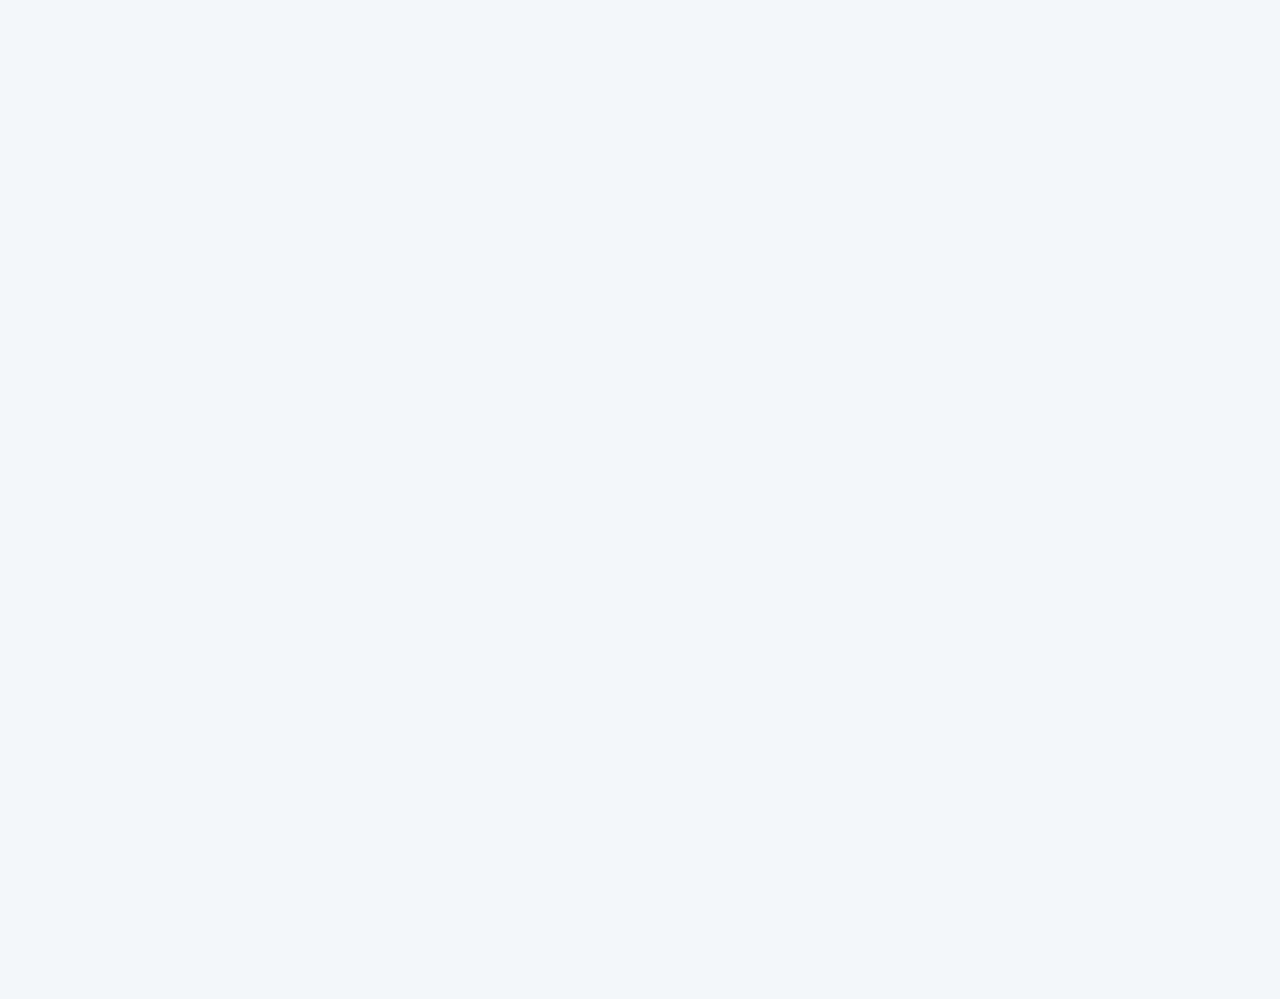
==== index.html @ 7665c298 "마무리: 로그인 · 게시판 · 첫 화면(판 2026-11-13.1) · 개발 자료 전체 Co-Authored-By: Claude Fable 5.2 <noreply@anthropic" ====
<!DOCTYPE html>
<html lang="ko">
<head>
<meta charset="UTF-8">
<meta name="viewport" content="width=device-width, initial-scale=1.0">
<title>머신러닝 기반 최적화 툴 — GP · RBFNN 예측 모델과 최적 설계조건</title>
<meta name="description" content="실험·해석 데이터를 올리면 가우시안 프로세스 회귀(GP) 또는 RBFNN 모델을 하이퍼파라미터별로 만들어 비교하고, 고른 모델로 Grid Search 를 돌려 최적 설계조건을 찾습니다. 파일은 브라우저 안에서만 처리합니다.">
<link rel="icon" href="favicon.svg" type="image/svg+xml">
<link rel="canonical" href="https://build-2611-13.jobability.co.kr/">
<meta name="robots" content="index,follow">
<meta property="og:type" content="website">
<meta property="og:site_name" content="생성형 AI 업무자동화 전문가과정 · 2차수">
<meta property="og:url" content="https://build-2611-13.jobability.co.kr/">
<meta property="og:title" content="머신러닝 기반 최적화 툴 — 생성형 AI 업무자동화 전문가과정 2차수">
<meta property="og:description" content="실험 데이터로 GPR 모델을 만들어 비교하고 Grid Search 로 최적 설계조건을 찾습니다.">
<meta property="og:image" content="https://build-2611-13.jobability.co.kr/og-index.png">
<meta property="og:image:width" content="1200">
<meta property="og:image:height" content="630">
<meta property="og:locale" content="ko_KR">
<meta name="twitter:card" content="summary_large_image">
<link rel="stylesheet" href="css/style.css">
<link rel="stylesheet" href="css/app.css">
<!-- auth-kit: 로그인 전에는 도구 화면을 감춘다(js/auth.js 가 판정 뒤 푼다) -->
<script>document.documentElement.classList.add('auth-lock')</script>
<link rel="stylesheet" href="css/auth.css?v=2026-11-13.1">
<link rel="stylesheet" href="css/board.css?v=2026-11-13.1">
<link rel="stylesheet" href="css/kit-build.css?v=2026-11-13.1">
<!-- /auth-kit -->
</head>
<body>

<nav class="topnav" aria-label="주요 메뉴">
  <div class="topnav-inner">
    <a class="topnav-brand" href="index.html">머신러닝 기반 최적화 툴 <small>build-2611-13 · 기획 원광재</small></a>
    <ul class="topnav-links">
      <li><a href="#s-data">데이터</a></li>
      <li><a href="#s-train">학습</a></li>
      <li><a href="#s-models">모델 비교</a></li>
      <li><a href="#s-opt">최적화</a></li>
      <li><a href="#s-surf">반응 곡면</a></li>
      <li><a href="guide.html">사용법</a></li>
      <li><a href="plan.html">기획서</a></li>
    </ul>
  </div>
</nav>

<header class="hero"><div class="wrap">
  <div class="eyebrow">생성형 AI 업무자동화 전문가과정 · 2차수 · 프로젝트 13</div>
  <h1>머신러닝 기반 최적화 툴</h1>
  <p>실험·해석 데이터로 <b>GP(가우시안 프로세스 회귀)</b> 또는 <b>RBFNN(방사 기저 함수 신경망)</b> 모델을 하이퍼파라미터 조합마다 만들어 <b>R²로 비교</b>하고,
     고른 모델로 <b>Grid Search</b> 를 돌려 최적 설계조건을 찾고, 두 인자를 골라 <b>반응 곡면</b>을 돌려 봅니다.</p>
</div></header>

<main><div class="wrap layout">

<aside class="side" aria-label="모델 고르기와 단계">
  <div class="side-box">
    <div class="side-h">모델 종류</div>
    <label class="mchoice"><input type="radio" name="mtype" value="gp" checked><span><b>GP 모델</b><small>가우시안 프로세스 회귀 · 예측 ±σ 제공</small></span></label>
    <label class="mchoice"><input type="radio" name="mtype" value="rbf"><span><b>RBFNN 모델</b><small>방사 기저 함수 신경망 · σ 없음</small></span></label>
    <div id="side-results" class="side-results"></div>
  </div>
  <nav class="side-nav" aria-label="단계">
    <a href="#s-data">1. 데이터</a><a href="#s-train">2. 학습 설정</a><a href="#s-models">3. 모델 비교</a>
    <a href="#s-opt">4. 최적화</a><a href="#s-surf">5. 반응 곡면</a><a href="#s-out">6. 저장</a>
  </nav>
</aside>

<div class="content">

<section id="s-data" class="card">
  <h2 style="margin-top:0">1. 데이터를 넣으세요</h2>
  <p class="sub">행은 Run, 열은 설계인자와 결과값입니다. CSV·엑셀을 불러오거나 아래 표에 직접 적으세요.</p>
  <label class="drop" id="drop">
    <input type="file" id="file" accept=".csv,.xlsx,.xls,.txt">
    <b>CSV·엑셀 파일을 끌어다 놓거나 눌러서 고르세요</b>
    <span>파일은 서버로 올라가지 않습니다 · 계산은 이 브라우저 안에서만 합니다</span>
  </label>
  <div class="btnrow">
    <button class="btn primary" id="btn-sample">예제로 해보기</button>
    <button class="btn" id="btn-template">CSV 양식 내려받기</button>
    <label class="btn" for="model-file">저장한 모델 불러오기</label>
    <input type="file" id="model-file" accept=".json,application/json">
  </div>
  <p class="sub" style="margin-top:10px">예제 데이터는 실제 사내 데이터가 아닙니다 — 알려진 함수에 잡음을 더해 만든 가짜 실험 30 Run 입니다.</p>

  <h3>데이터 표</h3>
  <div class="btnrow tight">
    <button class="btn sm" id="btn-addrow">행 추가</button>
    <button class="btn sm" id="btn-addcol">열 추가</button>
    <button class="btn sm" id="btn-clear">표 비우기</button>
  </div>
  <div class="tablewrap grid-edit" id="grid"></div>
  <div class="roles" id="roles"></div>
  <div id="data-status"></div>
</section>

<section id="s-train" class="card" hidden>
  <h2 style="margin-top:0">2. 학습 설정</h2>
  <div class="form">
    <label>학습 데이터 비율(%) <input type="number" id="ratio" value="80" min="50" max="95" step="5"></label>
    <label>분할 시드 <input type="number" id="seed" value="42" step="1"></label>
    <div class="split-info" id="split-info"></div>
  </div>
  <p class="sub">같은 시드면 같은 Run 이 검증으로 갑니다. 시드를 바꾸면 다른 분할로 다시 확인할 수 있습니다.</p>
  <h3>하이퍼파라미터 탐색 범위 <small class="sub" id="h-model"></small></h3>
  <p class="sub" id="h-how">입력·출력을 표준화(평균 0 · 표준편차 1)한 뒤의 값입니다. 최소와 최대 사이를 로그 간격으로 나눕니다.</p>
  <div class="tablewrap"><table id="hyper-tbl">
    <thead><tr><th>하이퍼파라미터</th><th>뜻</th><th>최소</th><th>최대</th><th>개수</th><th>값</th></tr></thead>
    <tbody></tbody>
  </table></div>
  <div class="btnrow">
    <button class="btn primary" id="btn-train">모델 학습 · 비교</button>
    <span class="count" id="h-count"></span>
  </div>
</section>

<section id="s-models" class="card" hidden>
  <h2 style="margin-top:0">3. 모델 비교 · 평가</h2>
  <div id="chosen"></div>
  <h3>하이퍼파라미터별 검증 R²</h3>
  <p class="sub">값 하나마다 나머지 두 하이퍼파라미터를 어떻게 골랐을 때든 가장 좋았던 검증 R² 입니다. 굵은 점이 고른 모델입니다.</p>
  <div class="charts three" id="hyper-charts"></div>
  <h3>모델 목록 <small class="sub" id="models-how">검증 R² 큰 순 · 같으면 로그 주변우도 큰 순 · 다른 행을 눌러 고를 수 있습니다</small></h3>
  <div class="tablewrap models" id="models"></div>
  <div class="charts two">
    <div><h3>예측값 - 실측값</h3><div id="parity" class="chart"></div></div>
    <div><h3>잔차(실측 - 예측)</h3><div id="resid" class="chart"></div></div>
  </div>
  <h3>설계인자 영향도(파레토)</h3>
  <div class="charts two">
    <div id="pareto" class="chart"></div>
    <div class="note" id="pareto-how"></div>
  </div>
</section>

<section id="s-opt" class="card" hidden>
  <h2 style="margin-top:0">4. 최적 설계조건 탐색(Grid Search)</h2>
  <p class="sub" id="opt-model"></p>
  <div class="tablewrap"><table id="spec">
    <thead><tr><th>설계인자</th><th>데이터 범위</th><th>최소</th><th>최대</th><th>간격</th><th>점 수</th></tr></thead>
    <tbody></tbody>
  </table></div>
  <div class="form">
    <label>목표
      <select id="goal">
        <option value="max">최대화</option>
        <option value="min">최소화</option>
        <option value="target">목표값에 가깝게</option>
      </select></label>
    <label id="f-target" hidden>목표값 <input type="number" id="target-val" step="any"></label>
  </div>
  <div class="btnrow">
    <button class="btn primary" id="btn-opt">최적 조건 찾기</button>
    <span class="count" id="g-count"></span>
  </div>
  <div id="opt-result"></div>
</section>

<section id="s-surf" class="card" hidden>
  <h2 style="margin-top:0">5. 반응 곡면</h2>
  <p class="sub" id="surf-how">설계인자 두 개를 가로(X)·세로(Y)축으로 고르면 결과값 예측을 높이(Z)와 색으로 그립니다. 고르지 않은 인자는 아래 값에 고정해 계산합니다. 그림을 끌면 돌아갑니다.</p>
  <div id="surf-ui">
    <div class="form surf-axes">
      <label>X 축 <select id="sx"></select></label>
      <label>Y 축 <select id="sy"></select></label>
      <label>격자 <select id="sn"><option value="15">15 × 15</option><option value="25" selected>25 × 25</option><option value="40">40 × 40</option></select></label>
    </div>
    <div id="surf-fixed" class="surf-fixed"></div>
    <div class="btnrow tight">
      <button class="btn sm" id="btn-fix-mean">고정값을 데이터 평균으로</button>
      <button class="btn sm" id="btn-fix-opt" disabled>고정값을 1순위 최적 조건으로</button>
      <button class="btn sm" id="btn-view-reset">처음 보기</button>
      <button class="btn sm" id="btn-view-top">위에서 보기</button>
      <button class="btn sm" id="btn-zoom-in" aria-label="확대">확대</button>
      <button class="btn sm" id="btn-zoom-out" aria-label="축소">축소</button>
      <button class="btn sm" id="btn-surf-png">그림 저장(PNG)</button>
    </div>
    <div class="surf-box"><canvas id="surf-canvas" role="img" aria-label="반응 곡면 3차원 그림"></canvas></div>
    <div id="surf-read" class="surf-read">곡면 위에 마우스를 올리면 그 점의 값이 나옵니다.</div>
  </div>
  <div id="surf-one" hidden>
    <p class="sub">설계인자가 하나라 곡면 대신 반응 곡선을 그립니다.</p>
    <div class="charts three" id="curves"></div>
  </div>
</section>

<section id="s-out" class="card" hidden>
  <h2 style="margin-top:0">6. 저장 · 내보내기</h2>
  <p class="sub">모델 파일(JSON)에는 표준화 계수 · 하이퍼파라미터 · 학습 데이터가 들어 있습니다. 다시 불러오면 같은 예측을 냅니다.
    파일 맨 앞 <code>_사용법</code> 칸에 넣을 입력(이름·순서·단위)과 결과를 계산하는 순서, JavaScript·Python 예시 코드를 적어 둡니다.
    학습 데이터가 들어 있으니 사외로 보낼 때 주의하세요.</p>
  <div class="btnrow">
    <button class="btn" id="btn-save">모델 저장(JSON)</button>
    <button class="btn green" id="btn-export">결과 엑셀로 내보내기</button>
  </div>
  <p class="sub" style="margin-top:10px">엑셀 시트: 데이터 · 모델비교 · 검증예측 · 최적조건</p>
</section>

</div>
</div></main>

<footer><div class="wrap">
  생성형 AI 업무자동화 전문가과정 2차수 · 프로젝트 13 · 기획 원광재 ·
  예제 데이터는 실제 사내 데이터가 아닙니다.
</div></footer>

<script src="lib/xlsx.full.min.js"></script>
<script src="js/gpr.js"></script>
<script src="js/app.js"></script>
<!-- auth-kit: 로그인 · 사용 신청 · 승인 · 게시판(키트 정본 data10-00/kit/auth, 적용 build-2611-00/tools/kit) -->
<script src="vendor/supabase.js?v=2026-11-13.1"></script>
<script src="js/auth-config.js?v=2026-11-13.1"></script>
<script src="js/kit-build.js?v=2026-11-13.1"></script>
<script src="js/board.js?v=2026-11-13.1"></script>
<script src="js/auth.js?v=2026-11-13.1"></script>
<!-- /auth-kit -->
</body>
</html>
---- css/style.css ----
:root{
  --bg:#f4f6f8; --card:#fff; --ink:#152232; --sub:#5b6b7b; --line:#dde4ea;
  --brand:#154b6e; --brand-deep:#0d3350; --accent:#0b6e99;
  --ok:#0a6045; --warn:#7a4f00; --danger:#c8341f;
  --wrap:1320px; --pad:24px;
}
@media (max-width:640px){ :root{ --pad:16px; } }
*{box-sizing:border-box; margin:0; padding:0;}
html,body{background:var(--bg); color:var(--ink);
  font-family:"Pretendard","Apple SD Gothic Neo","Malgun Gothic",sans-serif;}
body{font-size:15px; line-height:1.65; word-break:keep-all; overflow-wrap:break-word;}

/* 상단 바는 고정 — 표를 아래로 훑는 동안에도 조작부가 보여야 한다.
   sticky 가 아니라 fixed 다: 조상에 overflow 가 걸리면 sticky 는 조용히 죽는다. */
.topnav{position:fixed; top:0; left:0; right:0; z-index:40;
  background:var(--brand-deep); border-bottom:1px solid rgba(255,255,255,.12);}
.topnav-inner{display:flex; align-items:center; justify-content:space-between;
  gap:20px; max-width:var(--wrap); margin:0 auto; padding:0 var(--pad); min-height:56px;}
.topnav-brand{display:flex; align-items:center; min-height:56px; color:#fff;
  font-weight:750; font-size:14.5px; text-decoration:none; white-space:nowrap;}
.topnav-brand small{font-weight:400; opacity:.7; font-size:12px; margin-left:8px;}
.topnav-links{display:flex; align-items:center; gap:2px; list-style:none; margin:0; padding:0;
  overflow-x:auto; scrollbar-width:none;}
.topnav-links::-webkit-scrollbar{display:none;}
.topnav-links a{display:flex; align-items:center; min-height:56px; padding:0 12px;
  color:rgba(255,255,255,.82); text-decoration:none; font-size:13.5px; font-weight:600;
  white-space:nowrap; border-bottom:2px solid transparent;}
.topnav-links a:hover{color:#fff;}
.topnav-links a.active{color:#fff; border-bottom-color:#7ec8a0;}
@media (max-width:860px){
  .topnav-inner{gap:10px; padding:0 14px; min-height:52px;}
  .topnav-brand{min-height:52px; font-size:13.5px;} .topnav-brand small{display:none;}
  .topnav-links a{min-height:52px; padding:0 9px; font-size:13px;}
}

.hero{background:linear-gradient(180deg,var(--brand-deep),var(--brand)); color:#fff;
  padding:52px 0 38px; margin-top:56px;}
@media (max-width:860px){ .hero{margin-top:52px; padding:38px 0 28px;} }
.hero .eyebrow{font-size:12.5px; letter-spacing:.08em; opacity:.75; margin-bottom:9px;}
.hero h1{font-size:27px; line-height:1.3; font-weight:750; margin-bottom:11px;}
.hero p{max-width:66ch; color:rgba(255,255,255,.86); font-size:14.5px;}
main{padding:34px 0 60px;}
.wrap{max-width:var(--wrap); margin:0 auto; padding:0 var(--pad);}

h2{font-size:19px; font-weight:700; margin:32px 0 8px;}
main > .wrap > :first-child{margin-top:0;}
p{margin:0 0 13px;} .sub{color:var(--sub); font-size:14px;}
code{font-family:ui-monospace,SFMono-Regular,Menlo,monospace; font-size:.92em;
  background:#eef2f6; border-radius:4px; padding:1px 5px;}

.card{background:var(--card); border:1px solid var(--line); border-radius:12px;
  padding:22px 24px; margin-bottom:18px;}
.drop{display:block; border:2px dashed #93a7bd; border-radius:12px; background:#fbfdff;
  padding:30px 20px; text-align:center; cursor:pointer; transition:border-color .15s,background .15s;}
.drop:hover,.drop.over{border-color:var(--accent); background:#f0f8fc;}
.drop b{display:block; font-size:15.5px; margin-bottom:5px;}
.drop span{color:var(--sub); font-size:13.5px;}
input[type=file]{display:none;}

.btn{display:inline-flex; align-items:center; justify-content:center; gap:6px;
  min-height:42px; padding:0 18px; border-radius:9px; border:1px solid var(--line);
  background:#fff; color:var(--ink); font-size:14px; font-weight:650; cursor:pointer;}
.btn:hover{border-color:#9fb2c4;}
.btn.primary{background:var(--brand); border-color:var(--brand); color:#fff;}
.btn.primary:hover{background:var(--brand-deep);}
.btn.green{background:var(--ok); border-color:var(--ok); color:#fff;}
.btn:disabled{opacity:.45; cursor:not-allowed;}
.btnrow{display:flex; flex-wrap:wrap; gap:8px; margin-top:14px;}

.note{border-left:4px solid var(--accent); background:#eef6fa; color:#0b3a4f;
  padding:13px 15px; border-radius:8px; font-size:14px; margin:14px 0;}
.warn{border-left:4px solid var(--danger); background:#fdeae7; color:#7a1a0c;
  padding:13px 15px; border-radius:8px; font-size:14px; margin:14px 0;}
.ok{border-left:4px solid var(--ok); background:#e9f6f0; color:#08422a;
  padding:13px 15px; border-radius:8px; font-size:14px; margin:14px 0;}

.tablewrap{overflow-x:auto; border:1px solid var(--line); border-radius:10px; background:#fff; max-height:70vh;}
table{border-collapse:collapse; width:100%; font-size:13px;}
th,td{border-bottom:1px solid var(--line); padding:8px 11px; text-align:left; white-space:nowrap;}
th{background:#eef2f6; font-weight:700; position:sticky; top:0; z-index:1;}
tr:last-child td{border-bottom:0;}
td.num{text-align:right; font-variant-numeric:tabular-nums;}
td.mono{font-family:ui-monospace,SFMono-Regular,Menlo,monospace;}
tr.flag td{background:#fdf3f1;}
/* 계산으로 채운 값은 문서에 적혀 있던 값과 **신뢰도가 다르다.**
   같은 모양으로 두면 사람이 구분하지 못한 채 그대로 믿게 된다. */
td .calc{display:inline-block; margin-left:5px; font-size:10.5px; font-weight:700;
  color:#0b3a4f; background:#dceaf3; border-radius:4px; padding:1px 5px; vertical-align:middle;}
.rev{color:var(--danger); font-weight:650; white-space:normal; min-width:240px;}

.filelist{margin:13px 0 0; padding:0; list-style:none; font-size:13.5px;}
.filelist li{padding:6px 0; border-bottom:1px solid var(--line); color:var(--sub);
  display:flex; justify-content:space-between; gap:10px;}
.filelist li:last-child{border-bottom:0;}
.stats{display:flex; flex-wrap:wrap; gap:10px; margin:14px 0 0;}
.stat{background:#eef2f6; border-radius:9px; padding:9px 14px; font-size:13.5px;}
.stat b{font-size:17px; display:block; font-variant-numeric:tabular-nums;}
footer{border-top:1px solid var(--line); padding:24px 0 40px; color:var(--sub); font-size:13px;}
---- css/app.css ----
/* 이 앱 전용 — 공통 style.css 뒤에 읽는다 */
[hidden]{display:none !important;}
h3{font-size:16px; font-weight:700; margin:24px 0 8px;}
h3 small{font-weight:400; font-size:12.5px; margin-left:6px;}
.btn.sm{min-height:34px; padding:0 12px; font-size:13px;}
.btnrow.tight{margin-top:0; margin-bottom:8px;}
.count{align-self:center; font-size:13.5px; color:var(--sub);}
.count .bad,.bad{color:var(--danger); font-weight:650;}

/* 직접 입력 표 */
.grid-edit{max-height:420px;}
.grid-edit td,.grid-edit th{padding:0; border-right:1px solid var(--line);}
.grid-edit input{font:inherit; font-size:13px; width:100%; min-width:84px; border:0; padding:7px 8px; background:transparent; font-variant-numeric:tabular-nums;}
.grid-edit input:focus{outline:2px solid var(--accent); outline-offset:-2px; background:#f6fbfe;}
.grid-edit th input{font-weight:700;}
.grid-edit .rn{color:var(--sub); font-size:11.5px; text-align:center; padding:0 6px; min-width:34px; background:#f7f9fb;}
.grid-edit:empty{display:none;}

.roles{display:flex; flex-wrap:wrap; gap:12px 18px; align-items:flex-end; margin:14px 0 4px; font-size:13.5px;}
.roles label{display:flex; flex-direction:column; gap:4px; color:var(--sub);}
.roles select,.form input,.form select,.hp,.sp{font:inherit; font-size:14px; padding:6px 8px; border:1px solid var(--line); border-radius:7px; background:#fff;}
.roles fieldset{border:1px solid var(--line); border-radius:9px; padding:6px 12px 8px; display:flex; flex-wrap:wrap; gap:4px 14px;}
.roles legend{font-size:12.5px; color:var(--sub); padding:0 4px;}
.roles label.chk{flex-direction:row; align-items:center; gap:6px; color:var(--ink);}

.form{display:grid; grid-template-columns:repeat(auto-fill,minmax(min(190px,100%),1fr)); gap:10px 14px; align-items:end; margin:12px 0;}
.form label{display:flex; flex-direction:column; gap:4px; font-size:13px; color:var(--sub);}
.split-info{font-size:13.5px; grid-column:span 2;}
@media (max-width:640px){ .split-info{grid-column:1/-1;} }
.hp,.sp{width:100%; min-width:76px;}
td.wrap{white-space:normal; min-width:180px;}
td.vals{white-space:normal; font-size:12px; color:var(--sub); min-width:140px;}

/* 모델 선정 */
.pick{border:1px solid var(--line); border-left:5px solid var(--ok); border-radius:10px; padding:12px 16px; background:#fbfdfc;}
.pick .stats{margin-top:8px;}
.x{border:0; background:none; color:var(--accent); cursor:pointer; font-size:13px; text-decoration:underline; font:inherit;}
.models{max-height:360px;}
tr.pickrow{cursor:pointer;}
tr.pickrow:hover td{background:#f2f7fb;}
tr.pickrow.sel td{background:#e3f1ea; font-weight:650;}
tr.pickrow:focus{outline:2px solid var(--accent); outline-offset:-2px;}

/* 그래프 */
.charts{display:grid; gap:14px 18px; margin-top:6px;}
.charts.two{grid-template-columns:repeat(auto-fit,minmax(min(380px,100%),1fr));}
.charts.three{grid-template-columns:repeat(auto-fit,minmax(min(300px,100%),1fr));}
.charts > div{min-width:0;}
.charts h3{margin-top:14px;}
.charts svg,.chart svg{width:100%; height:auto; display:block; background:#fff; border:1px solid var(--line); border-radius:10px;}
.legend{display:flex; flex-wrap:wrap; gap:6px 14px; align-items:center; font-size:12.5px; color:var(--sub); margin-top:6px;}
svg .grid{stroke:#e6ebf0;} svg .ax{font-size:11px; fill:#5b6b7b;} svg .axt{font-size:12px; fill:#152232;}
svg .axl{stroke:#9aa9b8;}
svg polyline{fill:none; stroke-width:2.2;}
svg .diag{stroke:#9aa9b8; stroke-dasharray:6 4; stroke-width:1.4;}
svg .zero{stroke:#9aa9b8; stroke-width:1.4;}
svg .pt{stroke:#fff; stroke-width:1;}
svg .pt.train{fill:#154b6e;} svg .pt.test{fill:#d9822b;}
svg .l-prof{stroke:#0b6e99;} svg .pp{fill:#0b6e99;} svg .pp.on{fill:#0a6045; stroke:#fff; stroke-width:2;}
svg .bar{fill:#154b6e;} svg .l-cum{stroke:#d9822b;} svg .cum{fill:#d9822b;}
svg .band{fill:#0b6e99; opacity:.16;} svg .l-mean{stroke:#0b6e99;}
svg .opt{stroke:#c8341f; stroke-dasharray:4 3; stroke-width:1.5;}
svg .outzone{fill:#f4b9ad; opacity:.25;}
.dot{display:inline-block; width:10px; height:10px; border-radius:50%; margin-right:-8px;}
.dot.train{background:#154b6e;} .dot.test{background:#d9822b;}
.sq{display:inline-block; width:12px; height:12px; background:#154b6e; border-radius:2px; margin-right:-8px;}
.lg::before{content:''; display:inline-block; width:18px; height:3px; margin-right:6px; vertical-align:middle; background:#9aa9b8;}
.lg.l-cum::before{background:#d9822b;}
.note .sub{color:#355a6c;}
#pareto-how{margin:0; align-self:start;}

/* 최적 조건 */
.out{display:inline-block; font-size:10.5px; font-weight:700; color:#7a1a0c; background:#fbd9d2; border-radius:4px; padding:1px 5px; margin-left:4px;}
.models th,#opt-top th:not(:last-child){text-align:right;}

/* (v1.1) 왼쪽 메뉴 — 모델 종류(GP · RBFNN)와 단계. 넓은 화면에서는 왼쪽에 붙고, 좁으면 위에 한 상자로 온다. */
.layout{display:block;}
.side{margin-bottom:18px;}
.side-box{background:var(--card); border:1px solid var(--line); border-radius:12px; padding:14px 14px 12px;}
.side-h{font-size:12.5px; font-weight:700; color:var(--sub); letter-spacing:.04em; margin-bottom:8px;}
.mchoice{display:flex; gap:9px; align-items:flex-start; padding:9px 10px; border:1px solid var(--line); border-radius:9px; margin-bottom:8px; cursor:pointer; background:#fff;}
.mchoice input{margin-top:5px; accent-color:var(--brand);}
.mchoice span{display:flex; flex-direction:column; min-width:0;}
.mchoice b{font-size:14.5px;}
.mchoice small{font-size:12px; color:var(--sub); line-height:1.45;}
.mchoice:has(input:checked){border-color:var(--brand); background:#eef5fa; box-shadow:inset 3px 0 0 var(--brand);}
.side-results{font-size:12.5px; color:var(--sub);}
.side-results:empty{display:none;}
.side-results div{display:flex; justify-content:space-between; gap:8px; padding:3px 0; border-top:1px dashed var(--line);}
.side-results b{color:var(--ink); font-variant-numeric:tabular-nums;}
.side-nav{display:none;}
@media (min-width:1024px){
  .layout{display:grid; grid-template-columns:230px minmax(0,1fr); gap:20px; align-items:start;}
  .side{position:sticky; top:74px; margin-bottom:0;}
  .side-nav{display:flex; flex-direction:column; margin-top:12px; padding:6px; background:var(--card); border:1px solid var(--line); border-radius:12px;}
  .side-nav a{padding:7px 10px; border-radius:7px; color:var(--ink); text-decoration:none; font-size:13.5px;}
  .side-nav a:hover{background:#eef5fa;}
}
@media (max-width:1023px){
  .side-box{display:grid; grid-template-columns:repeat(auto-fit,minmax(min(230px,100%),1fr)); gap:0 10px;}
  .side-h,.side-results{grid-column:1/-1;}
}

/* (v1.1) 반응 곡면 */
.surf-fixed{display:grid; grid-template-columns:repeat(auto-fill,minmax(min(260px,100%),1fr)); gap:10px 16px; margin:4px 0 12px;}
.surf-fixed:empty{display:none;}
.fx{border:1px solid var(--line); border-radius:9px; padding:8px 10px; font-size:13px;}
.fx .fx-h{display:flex; justify-content:space-between; gap:8px; color:var(--sub);}
.fx .fx-h b{color:var(--ink);}
.fx .fx-in{display:flex; gap:8px; align-items:center; margin-top:4px;}
.fx input[type=range]{flex:1 1 auto; min-width:0; accent-color:var(--brand);}
.fx input[type=number]{width:96px; flex:0 0 auto; font:inherit; font-size:13.5px; padding:4px 6px; border:1px solid var(--line); border-radius:6px;}
.surf-box{position:relative; border:1px solid var(--line); border-radius:10px; background:#fff; overflow:hidden;}
#surf-canvas{display:block; width:100%; height:480px; cursor:grab; touch-action:none;}
#surf-canvas:active{cursor:grabbing;}
@media (max-width:640px){ #surf-canvas{height:360px;} }
.surf-read{font-size:13.5px; margin-top:8px; min-height:2.6em; font-variant-numeric:tabular-nums;}
.surf-read .sd-na{color:var(--sub);}
---- css/auth.css ----
/* data10 로그인 키트 — 정본: data10-00/kit/auth/css/auth.css (사본을 직접 고치지 말 것)
   로그인 전 대문 · 사용 신청 · 승인 대기 · 구성원 관리 창. 클래스는 모두 ag- / auth- 로 시작해 도구 화면과 섞이지 않는다. */
:root {
  --ag-ink: #172334; --ag-sub: #55657a; --ag-line: #d6dee8; --ag-bg: #f3f6f9;
  --ag-navy: #13274b; --ag-navy-2: #0c1b36; --ag-brand: #1f5fa8; --ag-brand-d: #174a84;
  --ag-ok: #1b6e3a; --ag-ok-bg: #e5f3ea; --ag-err: #b3261e; --ag-err-bg: #fdecea; --ag-warn: #7a5200; --ag-warn-bg: #fff4d6;
  --ag-accent: #a9c2e2;
  --ag-pad: 20px;
}
@media (min-width: 640px) { :root { --ag-pad: 28px; } }
@media (min-width: 1024px) { :root { --ag-pad: 40px; } }

/* 로그인 전에는 도구 화면을 감춘다(자리는 그대로 — 그래프 폭 계산이 흔들리지 않게 visibility) */
html.auth-lock body > *:not(#authGate) { visibility: hidden; }
html.auth-lock body { overflow: hidden; }

.ag {
  position: fixed; inset: 0; z-index: 2000; overflow-y: auto; -webkit-overflow-scrolling: touch;
  background: var(--ag-bg); color: var(--ag-ink);
  font: 16px/1.65 Pretendard, 'Apple SD Gothic Neo', 'Malgun Gothic', 'Noto Sans KR', sans-serif;
  word-break: keep-all; overflow-wrap: break-word;
}
.ag[hidden] { display: none; }
.ag *, .ag *::before, .ag *::after, .ag-modal * { box-sizing: border-box; }

.ag-wrap {
  max-width: calc(1180px + 2 * var(--ag-pad)); margin: 0 auto; padding: 0 var(--ag-pad);
  display: grid; grid-template-columns: minmax(0, 1fr); gap: 0;
}
.ag-hero {
  background: linear-gradient(160deg, var(--ag-navy) 0%, var(--ag-navy-2) 100%); color: #fff;
  margin: 0 calc(-1 * var(--ag-pad)); padding: 36px var(--ag-pad) 32px;
}
.ag-side { padding: 24px 0 8px; }
@media (min-width: 960px) {
  .ag { background: linear-gradient(90deg, var(--ag-navy-2) 0, var(--ag-navy-2) 50%, var(--ag-bg) 50%); }
  .ag-wrap { grid-template-columns: minmax(0, 1fr) minmax(0, 1fr); min-height: calc(100vh - 48px); align-items: center; }
  .ag-hero { margin: 0; padding: 56px 48px 56px 0; background: none; min-height: 100%; display: flex; flex-direction: column; justify-content: center; }
  .ag-side { padding: 56px 0 56px 48px; }
}
.ag-eyebrow { margin: 0 0 10px; font-size: 13.5px; letter-spacing: .02em; color: var(--ag-accent); }
.ag-hero h1 { margin: 0 0 14px; font-size: clamp(26px, 3.6vw, 38px); line-height: 1.3; color: #fff; font-weight: 800; }
.ag-lead { margin: 0 0 24px; color: #d7e3f2; font-size: 16.5px; max-width: 640px; }
.ag-feats { list-style: none; margin: 0 0 24px; padding: 0; display: grid; grid-template-columns: minmax(0, 1fr); gap: 10px; }
@media (min-width: 640px) { .ag-feats { grid-template-columns: repeat(2, minmax(0, 1fr)); } }
.ag-feats li { border: 1px solid rgba(255, 255, 255, .14); border-radius: 12px; padding: 14px 16px; background: rgba(255, 255, 255, .05); }
.ag-feats b { display: block; color: #fff; font-size: 15.5px; margin-bottom: 4px; }
.ag-feats span { display: block; color: #c4d3e6; font-size: 14px; line-height: 1.55; }
.ag-flow-t { margin: 0 0 8px; font-size: 13.5px; color: #a9c2e2; }
.ag-flow ol { list-style: none; margin: 0; padding: 0; display: flex; flex-wrap: wrap; gap: 8px; }
.ag-flow li { display: inline-flex; align-items: center; gap: 8px; padding: 6px 12px 6px 6px; border-radius: 999px; background: rgba(255, 255, 255, .08); color: #e6eef8; font-size: 14px; }
.ag-n { display: inline-grid; place-items: center; width: 24px; height: 24px; border-radius: 50%; background: #fff; color: var(--ag-navy); font-weight: 700; font-size: 13px; }

.ag-card { background: #fff; border: 1px solid var(--ag-line); border-radius: 16px; padding: 26px 24px; box-shadow: 0 10px 30px rgba(15, 30, 55, .08); max-width: 460px; margin: 0 auto; }
.ag-card h2 { margin: 6px 0 8px; font-size: 21px; color: var(--ag-ink); }
.ag-card p { margin: 0 0 12px; }
.ag-sub { color: var(--ag-sub); font-size: 14.5px; }
.ag-tabs { display: flex; gap: 4px; padding: 4px; background: #eef2f6; border-radius: 10px; margin: 0 0 18px; }
.ag-tabs button { flex: 1; border: 0; background: transparent; padding: 9px 10px; border-radius: 8px; font: inherit; font-weight: 600; color: var(--ag-sub); cursor: pointer; }
.ag-tabs button[aria-selected="true"] { background: #fff; color: var(--ag-ink); box-shadow: 0 1px 3px rgba(0, 0, 0, .1); }
.ag-form { display: grid; gap: 12px; }
.ag-form label { display: grid; gap: 5px; font-size: 14px; font-weight: 600; color: var(--ag-ink); }
.ag-form small { font-weight: 400; color: var(--ag-sub); }
.ag-form input { font: inherit; font-size: 16px; font-weight: 400; padding: 10px 12px; border: 1px solid var(--ag-line); border-radius: 9px; background: #fff; color: var(--ag-ink); width: 100%; }
.ag-form input::placeholder { color: #8a97a8; font-weight: 400; }
.ag-form input:focus { outline: 2px solid var(--ag-brand); outline-offset: 1px; border-color: var(--ag-brand); }
.ag-btn { font: inherit; font-weight: 700; display: inline-flex; align-items: center; justify-content: center; gap: 6px; min-height: 44px; padding: 8px 16px;
  border-radius: 10px; border: 1px solid var(--ag-line); background: #fff; color: var(--ag-ink); cursor: pointer; width: 100%; }
.ag-btn:hover { border-color: var(--ag-brand); }
.ag-btn:disabled { opacity: .6; cursor: progress; }
.ag-primary { background: var(--ag-brand); border-color: var(--ag-brand); color: #fff; }
.ag-primary:hover { background: var(--ag-brand-d); }
.ag-kakao { background: #fee500; border-color: #fee500; color: #191600; }
.ag-or { display: flex; align-items: center; gap: 10px; color: var(--ag-sub); font-size: 13px; margin: 14px 0; }
.ag-or::before, .ag-or::after { content: ''; flex: 1; height: 1px; background: var(--ag-line); }
.ag-hint { margin: 14px 0 0 !important; color: var(--ag-sub); font-size: 13.5px; }
.ag-msg { margin: 12px 0 0 !important; font-size: 14px; min-height: 1em; color: var(--ag-sub); }
.ag-msg:empty { display: none; }
.ag-msg.is-err { color: var(--ag-err); background: var(--ag-err-bg); padding: 8px 12px; border-radius: 8px; }
.ag-msg.is-ok { color: var(--ag-ok); background: var(--ag-ok-bg); padding: 8px 12px; border-radius: 8px; }
.ag-link { border: 0; background: none; color: var(--ag-sub); text-decoration: underline; font: inherit; font-size: 14px; cursor: pointer; margin-top: 14px; padding: 6px 0; }
.ag-badge { display: inline-block; padding: 3px 10px; border-radius: 999px; background: var(--ag-warn-bg); color: var(--ag-warn); font-size: 13px; font-weight: 700; }
.ag-badge.is-off { background: var(--ag-err-bg); color: var(--ag-err); }
.ag-claim { margin-top: 16px; padding: 14px; border: 1px dashed var(--ag-line); border-radius: 10px; font-size: 14px; color: var(--ag-sub); }
.ag-foot { text-align: center; color: var(--ag-sub); font-size: 13px; margin: 0; padding: 14px var(--ag-pad) 22px; }
@media (min-width: 960px) { .ag-foot { color: #8fa3bd; text-align: left; max-width: calc(1180px + 2 * var(--ag-pad)); margin: 0 auto; } }

/* 상단 바 계정 칩 */
.auth-chip { display: flex; align-items: center; gap: 6px; margin-left: auto; flex-wrap: nowrap; font-size: 13.5px; }
.auth-chip.is-float { position: fixed; top: 10px; right: 10px; z-index: 1500; background: #fff; border: 1px solid var(--ag-line); border-radius: 999px; padding: 4px 6px 4px 12px; }
.auth-chip-name { max-width: 9em; overflow: hidden; text-overflow: ellipsis; white-space: nowrap; font-weight: 600; }
.auth-chip-btn { font: inherit; font-size: 13px; border: 1px solid var(--ag-line); background: #fff; color: var(--ag-ink); border-radius: 8px; padding: 5px 10px; cursor: pointer; white-space: nowrap; display: inline-flex; align-items: center; gap: 4px; }
.auth-chip-btn:hover { border-color: var(--ag-brand); color: var(--ag-brand); }
.auth-chip-n { display: inline-grid; place-items: center; min-width: 18px; height: 18px; padding: 0 5px; border-radius: 9px; background: var(--ag-err); color: #fff; font-size: 11.5px; font-weight: 700; }
.auth-chip-n[hidden] { display: none; }
@media (max-width: 639px) { .auth-chip-name { display: none; } }

/* 구성원 관리 창 */
.ag-modal { position: fixed; inset: 0; z-index: 2100; background: rgba(10, 20, 35, .5); display: flex; align-items: flex-start; justify-content: center; padding: 24px 12px; overflow-y: auto;
  font: 15px/1.6 Pretendard, 'Apple SD Gothic Neo', 'Malgun Gothic', sans-serif; color: var(--ag-ink); word-break: keep-all; overflow-wrap: break-word; }
.ag-modal[hidden] { display: none; }
.ag-panel { background: #fff; border-radius: 14px; width: 100%; max-width: 980px; padding: 20px 22px 24px; }
.ag-panel-h { display: flex; align-items: center; justify-content: space-between; gap: 12px; }
.ag-panel-h h2 { margin: 0; font-size: 20px; }
.ag-x { border: 0; background: none; font-size: 26px; line-height: 1; cursor: pointer; color: var(--ag-sub); padding: 4px 8px; }
.ag-panel .ag-tabs { max-width: 320px; margin: 12px 0; }
.ag-tablewrap { overflow-x: auto; }
.ag-table { width: 100%; border-collapse: collapse; font-size: 14.5px; }
.ag-table th, .ag-table td { text-align: left; vertical-align: top; padding: 10px 8px; border-bottom: 1px solid var(--ag-line); }
.ag-table th { background: #f1f4f8; font-size: 13.5px; white-space: nowrap; }
.ag-table small { color: var(--ag-sub); }
.ag-acts { display: flex; flex-wrap: wrap; gap: 6px; min-width: 150px; }
.ag-btn.ag-sm { width: auto; min-height: 34px; padding: 4px 10px; font-size: 13.5px; }
.ag-st { display: inline-block; padding: 1px 8px; border-radius: 999px; font-size: 12.5px; font-weight: 700; background: #eef2f6; color: var(--ag-sub); }
.ag-st.is-pending { background: var(--ag-warn-bg); color: var(--ag-warn); }
.ag-st.is-active { background: var(--ag-ok-bg); color: var(--ag-ok); }
.ag-st.is-disabled { background: var(--ag-err-bg); color: var(--ag-err); }
.ag-st.is-admin { background: #e6eef9; color: var(--ag-brand-d); }
/* 밝은 테마(plan.json landing.theme = "light") — 바탕은 --ag-bg, 글자는 --ag-ink, 강조는 --ag-accent */
.ag-light, .ag-light .ag-hero { background: var(--ag-bg); }
@media (min-width: 960px) { .ag.ag-light { background: var(--ag-bg); } }
.ag-light .ag-hero { color: var(--ag-ink); }
.ag-light .ag-hero h1 { color: var(--ag-navy); font-size: clamp(30px, 4.2vw, 46px); line-height: 1.25; }
.ag-light .ag-eyebrow { font-size: 16px; font-weight: 700; }
.ag-light .ag-lead { color: var(--ag-sub); font-size: 17px; }
.ag-light .ag-feats li { background: #fff; border-color: var(--ag-line); }
.ag-light .ag-feats b { color: var(--ag-ink); }
.ag-light .ag-feats span { color: var(--ag-sub); }
.ag-light .ag-flow-t { color: var(--ag-sub); }
.ag-light .ag-flow li { background: #fff; color: var(--ag-ink); border: 1px solid var(--ag-line); }
.ag-light .ag-n { background: var(--ag-navy); color: #fff; }
.ag-light .ag-primary { background: var(--ag-navy); border-color: var(--ag-navy); }
.ag-light .ag-primary:hover { background: var(--ag-navy-2); }
@media (min-width: 960px) { .ag-light .ag-foot { color: var(--ag-sub); } }
/* 대문 그림(SVG) — 현장 데이터 → 관리도. 색은 currentColor 하나로(테마마다 .ag-art color 만 바꾼다) */
.ag-hero { position: relative; overflow: hidden; }
.ag-hero > :not(.ag-art) { position: relative; z-index: 1; }
.ag-art { position: absolute; z-index: 0; pointer-events: none; color: #7fa6d6; opacity: .3;
  right: -40px; top: 8px; width: min(560px, 78%); height: auto; }
.ag-par { transition: transform .6s cubic-bezier(.2, .7, .2, 1); }
.ag-line { fill: none; stroke: currentColor; stroke-width: 2.5; stroke-linecap: round; }
.ag-ucl { stroke: currentColor; stroke-width: 1; stroke-dasharray: 5 6; opacity: .55; }
.ag-lbl { fill: currentColor; font-size: 12px; opacity: .7; font-family: inherit; }
.ag-pt { fill: var(--ag-navy-2); stroke: currentColor; stroke-width: 2; }
.ag-ring { fill: none; stroke: currentColor; stroke-width: 2; transform-box: fill-box; transform-origin: center; opacity: 0; }
@media (max-width: 639px) { .ag-art { width: 92%; right: -24px; top: 0; opacity: .28; } .ag-lbl { display: none; } }
/* 데스크톱: 왼쪽 칸 맨 아래 띠(내용과 겹치지 않게 그만큼 아래 여백을 둔다) */
@media (min-width: 960px) {
  .ag-hero { padding-bottom: 210px; }
  .ag-art { top: auto; bottom: 34px; left: 0; right: 32px; width: auto; max-width: 600px; opacity: .55; }
}
.ag-light .ag-art { color: var(--ag-navy); opacity: .26; }
.ag-light .ag-pt { fill: var(--ag-bg); }

/* 「이렇게 씁니다」 단계 — 차례로 밝아진다(그림의 점과 함께) */
.ag-flow li { transition: background-color .35s, box-shadow .35s, color .35s; }
.ag-flow li.is-on { background: rgba(255, 255, 255, .18); box-shadow: inset 0 0 0 1px rgba(255, 255, 255, .45); color: #fff; }
.ag-light .ag-flow li.is-on { background: #fff; box-shadow: inset 0 0 0 1.5px var(--ag-navy); color: var(--ag-navy); }

/* 효과 — .ag-fx 는 JS 가 처음 한 번만 붙인다(모션 최소화면 붙이지 않음). 효과가 없어도 모든 내용은 보인다. */
@keyframes agDraw { to { stroke-dashoffset: 0; } }
@keyframes agFade { from { opacity: 0; } }
@keyframes agUp { from { opacity: 0; transform: translateY(12px); } }
@keyframes agPop { from { opacity: 0; transform: scale(.4); } }
@keyframes agPulse { 0% { opacity: .85; transform: scale(.6); } 100% { opacity: 0; transform: scale(2.2); } }
.ag-fx .ag-line { stroke-dasharray: 1; stroke-dashoffset: 1; animation: agDraw 1.8s cubic-bezier(.4, 0, .2, 1) .2s forwards; }
.ag-fx .ag-area { animation: agFade 1.2s ease 1s both; }
.ag-fx .ag-pt { transform-box: fill-box; transform-origin: center; animation: agPop .45s cubic-bezier(.2, .9, .3, 1.4) var(--d, 1s) both; }
.ag-fx .ag-eyebrow, .ag-fx .ag-hero h1, .ag-fx .ag-lead { animation: agUp .6s ease both; }
.ag-fx .ag-hero h1 { animation-delay: .08s; } .ag-fx .ag-lead { animation-delay: .16s; }
.ag-fx .ag-feats li { animation: agUp .55s ease both; }
.ag-fx .ag-feats li:nth-child(1) { animation-delay: .28s; } .ag-fx .ag-feats li:nth-child(2) { animation-delay: .36s; }
.ag-fx .ag-feats li:nth-child(3) { animation-delay: .44s; } .ag-fx .ag-feats li:nth-child(4) { animation-delay: .52s; }
.ag-fx .ag-flow { animation: agUp .55s ease .62s both; }
.ag-fx .ag-card { animation: agUp .6s ease .18s both; }
.ag-ring { animation: agPulse 2.4s ease-out infinite; }
.ag-feats li { transition: border-color .25s, background-color .25s; }
.ag-feats li:hover { border-color: rgba(255, 255, 255, .32); background: rgba(255, 255, 255, .08); }
.ag-light .ag-feats li:hover { border-color: var(--ag-navy); background: #fff; }

/* ───────── 대문 사진 ───────── */
.ag-sr { position: absolute !important; width: 1px; height: 1px; overflow: hidden; clip: rect(0 0 0 0); white-space: nowrap; }
/* banner: 완성 그림을 위에 그대로(잘리지 않게), 아래에 기능 · 로그인 */
.ag.ag-has-banner { background: var(--ag-bg); }
.ag-banner { background: var(--ag-navy-2); display: flex; justify-content: center; }
.ag-banner { cursor: pointer; }
.ag-banner img { display: block; width: 100%; max-width: 1600px; height: auto; max-height: 72vh; object-fit: contain; }
/* 데스크톱: 그림 아래로 로그인 카드가 첫 화면에 걸리게 높이를 줄인다 */
@media (min-width: 960px) { .ag-banner img { max-height: 52vh; } }
.ag-banner:focus-visible { outline: 3px solid var(--ag-brand); outline-offset: -3px; }
.ag-wrap-banner { padding-top: 24px; padding-bottom: 8px; }
.ag-has-banner .ag-hero-sub { background: none; color: var(--ag-ink); margin: 0; padding: 0 0 8px; }
.ag-has-banner .ag-feats li { background: #fff; border-color: var(--ag-line); }
.ag-has-banner .ag-feats b { color: var(--ag-ink); } .ag-has-banner .ag-feats span { color: var(--ag-sub); }
.ag-has-banner .ag-flow-t { color: var(--ag-sub); }
.ag-has-banner .ag-flow li { background: #fff; color: var(--ag-ink); border: 1px solid var(--ag-line); }
.ag-has-banner .ag-flow li.is-on { box-shadow: inset 0 0 0 1.5px var(--ag-brand); color: var(--ag-brand-d); }
.ag-has-banner .ag-n { background: var(--ag-navy); color: #fff; }
@media (min-width: 960px) {
  .ag-wrap-banner { min-height: 0; align-items: start; padding-top: 32px; }
  .ag-has-banner .ag-hero-sub { padding: 8px 40px 24px 0; min-height: 0; }
  .ag-has-banner .ag-side { padding: 8px 0 24px 40px; }
  .ag-has-banner .ag-foot { color: var(--ag-sub); }
}
/* cover: 사진 위에 대표색을 덮는다(글자 대비를 위해 왼쪽을 더 짙게) */
.ag-hero.ag-cover { background:
  linear-gradient(100deg, color-mix(in srgb, var(--ag-navy-2) 94%, transparent) 0%, color-mix(in srgb, var(--ag-navy) 82%, transparent) 55%, color-mix(in srgb, var(--ag-navy) 45%, transparent) 100%),
  var(--ag-photo) center / cover no-repeat, var(--ag-navy-2); }
@media (min-width: 960px) {
  .ag.ag-has-cover { background: linear-gradient(90deg, var(--ag-navy-2) 0, var(--ag-navy-2) 50%, var(--ag-bg) 50%); }
  .ag-has-cover .ag-wrap { max-width: none; padding-left: 0; }
  .ag-has-cover .ag-hero.ag-cover { margin: 0; padding: 56px 48px 56px max(var(--ag-pad), calc((100vw - 1180px) / 2)); min-height: 100vh; }
}

@media (prefers-reduced-motion: reduce) {
  .ag *, .ag-modal * { transition: none !important; animation: none !important; }
  .ag-ring { opacity: .6; }
}

/* ═════════ 홈페이지 모드(로그인 전) — hp-* ═════════
   색은 과제마다 --ag-navy · --ag-navy-2 · --ag-brand · --ag-brand-d · --ag-accent 로 바뀐다(plan.json landing.colors). */
.ag.ag-home { background: #fff; color: var(--ag-ink); scroll-behavior: smooth; }
@media (min-width: 960px) { .ag.ag-home { background: #fff; } }
.ag-home.hp-modal-open { overflow: hidden; }
.hp { --hp-pad: var(--ag-pad); --hp-max: 1200px; --hp-soft: #f4f7fb; --hp-line: #e2e8f0; font-size: 16px; }
.hp-in { max-width: calc(var(--hp-max) + 2 * var(--hp-pad)); margin: 0 auto; padding: 0 var(--hp-pad); }
.hp a { color: inherit; }
.hp h1, .hp h2, .hp h3 { margin: 0; letter-spacing: -0.01em; }
.hp-ic { width: 24px; height: 24px; fill: none; stroke: currentColor; stroke-width: 1.7; stroke-linecap: round; stroke-linejoin: round; flex: none; }
.hp-ic-s { width: 17px; height: 17px; fill: none; stroke: currentColor; stroke-width: 1.9; stroke-linecap: round; stroke-linejoin: round; flex: none; }

/* 머리글 */
.hp-nav { position: sticky; top: 0; z-index: 30; background: rgba(255, 255, 255, .92); backdrop-filter: saturate(1.4) blur(10px); border-bottom: 1px solid transparent; transition: border-color .2s, box-shadow .2s; }
.hp-nav.is-scrolled { border-bottom-color: var(--hp-line); box-shadow: 0 6px 20px rgba(15, 30, 55, .06); }
.hp-nav-in { display: flex; align-items: center; gap: 18px; min-height: 66px; }
.hp-brand { display: flex; align-items: center; gap: 12px; text-decoration: none; min-width: 0; flex: 1 1 auto; }
.hp-logo { height: 30px; width: auto; display: block; }
.hp-wordmark { display: inline-flex; flex-direction: column; line-height: 1.05; font-weight: 800; font-size: 18px; color: var(--ag-navy); white-space: nowrap; }
.hp-wordmark small { font-size: 10.5px; font-weight: 700; letter-spacing: .14em; color: var(--ag-sub); margin-top: 3px; }
.hp-div { width: 1px; height: 26px; background: var(--hp-line); flex: none; }
.hp-tool { display: inline-flex; align-items: center; gap: 9px; min-width: 0; }
.hp-mark { display: inline-grid; place-items: center; width: 32px; height: 32px; border-radius: 9px; flex: none;
  background: linear-gradient(135deg, var(--ag-brand), var(--ag-navy)); color: #fff; box-shadow: 0 4px 12px color-mix(in srgb, var(--ag-brand) 35%, transparent); }
.hp-mark-ic { width: 18px; height: 18px; fill: none; stroke: currentColor; stroke-width: 2; stroke-linecap: round; stroke-linejoin: round; }
.hp-tool-t { font-weight: 700; font-size: 15.5px; color: var(--ag-ink); white-space: nowrap; overflow: hidden; text-overflow: ellipsis; }
.hp-links { display: none; gap: 4px; }
.hp-links a { text-decoration: none; color: var(--ag-sub); font-weight: 600; font-size: 14.5px; padding: 8px 12px; border-radius: 8px; }
.hp-links a:hover { color: var(--ag-ink); background: var(--hp-soft); }
.hp-acts { display: flex; gap: 8px; flex: none; }
@media (min-width: 1024px) { .hp-links { display: flex; } }
@media (max-width: 639px) { .hp-wordmark small, .hp-div, .hp-tool-t { display: none; } .hp-acts .hp-ghost { display: none; } }

/* 단추 */
.hp-btn { font: inherit; font-weight: 700; font-size: 14.5px; display: inline-flex; align-items: center; justify-content: center; gap: 8px;
  min-height: 42px; padding: 9px 18px; border-radius: 10px; border: 1px solid transparent; cursor: pointer; text-decoration: none; white-space: nowrap; transition: background-color .2s, border-color .2s, transform .15s, box-shadow .2s; }
.hp-btn:focus-visible { outline: 3px solid color-mix(in srgb, var(--ag-brand) 45%, transparent); outline-offset: 2px; }
.hp-lg { min-height: 50px; padding: 12px 24px; font-size: 16px; border-radius: 12px; }
.hp-primary { background: var(--ag-brand); color: #fff; box-shadow: 0 6px 18px color-mix(in srgb, var(--ag-brand) 30%, transparent); }
.hp-primary:hover { background: var(--ag-brand-d); transform: translateY(-1px); }
.hp-ghost { background: transparent; color: var(--ag-ink); border-color: var(--hp-line); }
.hp-ghost:hover { border-color: var(--ag-brand); color: var(--ag-brand-d); }
.hp-line { background: rgba(255, 255, 255, .08); color: #fff; border-color: rgba(255, 255, 255, .45); }
.hp-line:hover { background: rgba(255, 255, 255, .16); }

/* 히어로 */
.hp-hero { position: relative; overflow: hidden; color: #fff;
  background: radial-gradient(1200px 520px at 85% 15%, color-mix(in srgb, var(--ag-brand) 55%, transparent), transparent 60%),
              linear-gradient(160deg, var(--ag-navy) 0%, var(--ag-navy-2) 100%); }
.hp-hero::after { content: ''; position: absolute; inset: 0; pointer-events: none; opacity: .18;
  background-image: radial-gradient(rgba(255, 255, 255, .55) 1px, transparent 1.2px); background-size: 26px 26px;
  -webkit-mask-image: linear-gradient(180deg, #000 0%, transparent 85%); mask-image: linear-gradient(180deg, #000 0%, transparent 85%); }
.hp-cover { background: linear-gradient(100deg, color-mix(in srgb, var(--ag-navy-2) 95%, transparent) 0%, color-mix(in srgb, var(--ag-navy) 86%, transparent) 50%, color-mix(in srgb, var(--ag-navy) 55%, transparent) 100%), var(--hp-photo) center / cover no-repeat, var(--ag-navy-2); }
.hp-hero-in { position: relative; z-index: 1; display: grid; grid-template-columns: minmax(0, 1fr); gap: 40px; padding-top: 56px; padding-bottom: 64px; align-items: center; }
@media (min-width: 1024px) { .hp-hero-in { grid-template-columns: minmax(0, 1fr) minmax(0, 1.08fr); gap: 56px; padding-top: 84px; padding-bottom: 96px; min-height: min(78vh, 760px); } }
.hp-eyebrow { display: inline-flex; align-items: center; gap: 8px; margin: 0 0 16px; font-size: 14px; font-weight: 700; letter-spacing: .02em; color: var(--ag-accent); }
.hp-eyebrow::before { content: ''; width: 22px; height: 2px; background: currentColor; border-radius: 2px; }
.hp-hero h1 { font-size: clamp(30px, 4.6vw, 54px); line-height: 1.18; font-weight: 800; color: #fff; }
.hp-lead { margin: 18px 0 0; font-size: clamp(16px, 1.5vw, 18.5px); line-height: 1.7; color: rgba(255, 255, 255, .84); max-width: 640px; }
.hp-cta-row { display: flex; flex-wrap: wrap; gap: 12px; margin-top: 30px; }
.hp-trust-chips { list-style: none; padding: 0; margin: 26px 0 0; display: flex; flex-wrap: wrap; gap: 8px 18px; }
.hp-trust-chips li { display: inline-flex; align-items: center; gap: 7px; font-size: 14px; color: rgba(255, 255, 255, .78); }
.hp-hero-vis { position: relative; }
.hp-frame { margin: 0; border-radius: 14px; overflow: hidden; background: #fff; box-shadow: 0 30px 70px rgba(5, 12, 30, .45), 0 0 0 1px rgba(255, 255, 255, .12); }
.hp-frame-bar { display: flex; align-items: center; gap: 6px; height: 34px; padding: 0 14px; background: #eef2f7; border-bottom: 1px solid #dfe5ee; }
.hp-frame-bar i { width: 10px; height: 10px; border-radius: 50%; background: #cfd7e2; }
.hp-frame-bar i:nth-child(1) { background: #ff6159; } .hp-frame-bar i:nth-child(2) { background: #ffbd2e; } .hp-frame-bar i:nth-child(3) { background: #28c941; }
.hp-frame-bar span { margin-left: 10px; font-size: 12px; color: #6b7a8c; background: #fff; border-radius: 6px; padding: 2px 10px; overflow: hidden; text-overflow: ellipsis; white-space: nowrap; }
.hp-frame img { display: block; width: 100%; height: auto; max-height: 520px; object-fit: cover; object-position: top left; }
.hp-photo { margin: 0; border-radius: 18px; overflow: hidden; box-shadow: 0 30px 70px rgba(5, 12, 30, .45), 0 0 0 1px rgba(255, 255, 255, .12); aspect-ratio: 16 / 10; }
.hp-photo img { width: 100%; height: 100%; object-fit: cover; display: block; }
.hp-art { color: color-mix(in srgb, var(--ag-accent) 70%, #fff); opacity: .9; }
.hp-art .ag-art { position: static; width: 100%; opacity: 1; }
.hp-float { position: absolute; display: flex; align-items: center; gap: 10px; padding: 11px 16px; border-radius: 12px; background: #fff; color: var(--ag-ink);
  font-weight: 700; font-size: 14px; box-shadow: 0 14px 34px rgba(5, 12, 30, .28); max-width: 260px; }
.hp-float .hp-ic { color: var(--ag-brand); width: 22px; height: 22px; }
.hp-float-1 { left: -18px; bottom: 28px; } .hp-float-2 { right: -14px; top: -16px; }
@media (max-width: 1023px) { .hp-float { display: none; } }

/* 배너(완성 그림) */
.hp-banner { background: var(--ag-navy-2); }
.hp-banner-btn { display: block; width: 100%; padding: 0; border: 0; background: none; cursor: pointer; }
.hp-banner img { display: block; width: 100%; max-width: 1680px; margin: 0 auto; height: auto; max-height: 78vh; object-fit: contain; }
.hp-intro { background: linear-gradient(160deg, var(--ag-navy) 0%, var(--ag-navy-2) 100%); color: #fff; }
.hp-intro-in { display: flex; flex-wrap: wrap; align-items: center; justify-content: space-between; gap: 18px 40px; padding-top: 34px; padding-bottom: 80px; }   /* 아래 목표 카드가 40px 겹쳐 올라오므로 여백을 넉넉히 */
.hp-intro .hp-cta-row { margin-top: 0; }
.hp-h1s { font-size: clamp(22px, 2.6vw, 30px); line-height: 1.3; font-weight: 800; color: #fff; }
.hp-intro .hp-lead { margin-top: 8px; font-size: 16px; }

/* 섹션 */
.hp-sec { padding: 72px 0; }
@media (min-width: 1024px) { .hp-sec { padding: 96px 0; } }
.hp-alt { background: var(--hp-soft); }
.hp-head { max-width: 720px; margin: 0 0 40px; }
.hp-kicker { margin: 0 0 10px; font-size: 13.5px; font-weight: 800; letter-spacing: .12em; color: var(--ag-brand); }
.hp-head h2 { font-size: clamp(25px, 3vw, 36px); line-height: 1.25; font-weight: 800; color: var(--ag-ink); }
.hp-goals { padding: 0; margin-top: -40px; position: relative; z-index: 2; }
.hp-goal-grid { display: grid; grid-template-columns: minmax(0, 1fr); gap: 14px; }
@media (min-width: 768px) { .hp-goal-grid { grid-template-columns: repeat(3, minmax(0, 1fr)); } }
.hp-goal { background: #fff; border: 1px solid var(--hp-line); border-radius: 16px; padding: 22px 22px 20px; box-shadow: 0 14px 36px rgba(15, 30, 55, .08); }
.hp-goal-n { display: inline-block; font-weight: 800; font-size: 13px; color: var(--ag-brand); letter-spacing: .08em; margin-bottom: 8px; }
.hp-goal p { margin: 0; font-size: 15.5px; line-height: 1.6; color: var(--ag-ink); }
.hp-feat-grid { display: grid; grid-template-columns: minmax(0, 1fr); gap: 16px; }
@media (min-width: 640px) { .hp-feat-grid { grid-template-columns: repeat(2, minmax(0, 1fr)); } }
@media (min-width: 1024px) { .hp-feat-grid { grid-template-columns: repeat(3, minmax(0, 1fr)); gap: 20px; } }
.hp-feat { border: 1px solid var(--hp-line); border-radius: 16px; padding: 26px 24px; background: #fff; transition: border-color .2s, box-shadow .2s, transform .2s; }
.hp-feat:hover { border-color: color-mix(in srgb, var(--ag-brand) 40%, var(--hp-line)); box-shadow: 0 16px 34px rgba(15, 30, 55, .08); transform: translateY(-2px); }
.hp-feat-ic { display: inline-grid; place-items: center; width: 46px; height: 46px; border-radius: 12px; margin-bottom: 16px;
  background: color-mix(in srgb, var(--ag-brand) 11%, #fff); color: var(--ag-brand); }
.hp-feat h3 { font-size: 18px; font-weight: 800; color: var(--ag-ink); margin-bottom: 8px; }
.hp-feat p { margin: 0; font-size: 15px; line-height: 1.65; color: var(--ag-sub); }
.hp-steps { list-style: none; margin: 0; padding: 0; display: grid; grid-template-columns: minmax(0, 1fr); gap: 14px; counter-reset: st; }
@media (min-width: 768px) { .hp-steps { grid-template-columns: repeat(auto-fit, minmax(170px, 1fr)); } }
.hp-step { position: relative; background: #fff; border: 1px solid var(--hp-line); border-radius: 16px; padding: 22px 20px; transition: border-color .35s, box-shadow .35s; }
.hp-step.is-on { border-color: var(--ag-brand); box-shadow: 0 0 0 3px color-mix(in srgb, var(--ag-brand) 16%, transparent); }
.hp-step-n { display: inline-grid; place-items: center; width: 34px; height: 34px; border-radius: 50%; background: var(--ag-navy); color: #fff; font-weight: 800; margin-bottom: 14px; }
.hp-step.is-on .hp-step-n { background: var(--ag-brand); }
.hp-step h3 { font-size: 16.5px; font-weight: 800; color: var(--ag-ink); margin-bottom: 6px; }
.hp-step p { margin: 0; font-size: 14.5px; line-height: 1.6; color: var(--ag-sub); }
.hp-screen .hp-frame { box-shadow: 0 30px 70px rgba(15, 30, 55, .16), 0 0 0 1px var(--hp-line); }
.hp-screen .hp-frame img { max-height: none; }
.hp-cap { margin: 12px 0 0; text-align: center; font-size: 13.5px; color: var(--ag-sub); }
.hp-trust { display: grid; grid-template-columns: minmax(0, 1fr); gap: 16px; }
@media (min-width: 768px) { .hp-trust { grid-template-columns: repeat(3, minmax(0, 1fr)); } }
.hp-tr { background: #fff; border-radius: 16px; padding: 26px 24px; border: 1px solid var(--hp-line); }
.hp-tr > .hp-ic { color: var(--ag-brand); width: 30px; height: 30px; margin-bottom: 14px; }
.hp-tr h3 { font-size: 17.5px; font-weight: 800; color: var(--ag-ink); margin-bottom: 8px; }
.hp-tr p { margin: 0; font-size: 15px; line-height: 1.65; color: var(--ag-sub); }
.hp-band { background: linear-gradient(120deg, var(--ag-navy) 0%, var(--ag-brand) 100%); color: #fff; }
.hp-band-in { display: flex; flex-wrap: wrap; align-items: center; justify-content: space-between; gap: 18px 40px; padding-top: 56px; padding-bottom: 56px; }
.hp-band h2 { font-size: clamp(22px, 2.6vw, 30px); font-weight: 800; color: #fff; }
.hp-band p { margin: 8px 0 0; color: rgba(255, 255, 255, .82); }
.hp-band .hp-cta-row { margin-top: 0; }
.hp-onband { background: #fff; color: var(--ag-navy); }
.hp-onband:hover { transform: translateY(-1px); }
.hp-line-band { background: transparent; color: #fff; border-color: rgba(255, 255, 255, .6); }
.hp-foot { background: var(--ag-navy-2); color: rgba(255, 255, 255, .72); font-size: 14px; }
.hp-foot-in { padding-top: 34px; padding-bottom: 38px; display: grid; gap: 6px; }
.hp-foot-brand { display: flex; flex-wrap: wrap; gap: 6px 12px; align-items: baseline; color: #fff; }
.hp-foot-brand b { font-size: 16px; }
.hp-foot p { margin: 0; } .hp-foot a { color: #fff; }
.hp-foot-s { font-size: 13px; color: rgba(255, 255, 255, .55); }

/* 로그인 창 */
.hp-modal { position: fixed; inset: 0; z-index: 60; background: rgba(8, 16, 32, .55); backdrop-filter: blur(3px); display: flex; align-items: center; justify-content: center; padding: 18px; overflow-y: auto; }
.hp-modal[hidden] { display: none; }
.hp-dialog { position: relative; width: 100%; max-width: 440px; margin: auto; }
.hp-dialog .ag-card { margin: 0; max-width: none; box-shadow: 0 30px 80px rgba(5, 12, 30, .35); }
.hp-x { position: absolute; top: 10px; right: 12px; z-index: 2; border: 0; background: none; font-size: 26px; line-height: 1; color: var(--ag-sub); cursor: pointer; padding: 6px 8px; border-radius: 8px; }
.hp-x:hover { background: var(--hp-soft, #f1f4f8); color: var(--ag-ink); }
.hp-dialog .ag-tabs { margin-right: 34px; }

/* 밝은 테마(light) — 히어로를 크림 · 남색으로 */
.ag-light .hp-hero { background: radial-gradient(1000px 480px at 85% 10%, color-mix(in srgb, var(--ag-accent) 12%, transparent), transparent 60%), var(--ag-bg); color: var(--ag-ink); }
.ag-light .hp-hero::after { opacity: .5; background-image: radial-gradient(color-mix(in srgb, var(--ag-navy) 18%, transparent) 1px, transparent 1.2px); }
.ag-light .hp-hero h1 { color: var(--ag-navy); }
.ag-light .hp-lead, .ag-light .hp-trust-chips li { color: var(--ag-sub); }
.ag-light .hp-line { color: var(--ag-navy); border-color: color-mix(in srgb, var(--ag-navy) 35%, transparent); background: transparent; }
.ag-light .hp-primary { background: var(--ag-navy); box-shadow: 0 6px 18px color-mix(in srgb, var(--ag-navy) 25%, transparent); }
.ag-light .hp-primary:hover { background: var(--ag-navy-2); }
.ag-light .hp-frame, .ag-light .hp-photo { box-shadow: 0 30px 70px rgba(40, 30, 20, .18), 0 0 0 1px var(--hp-line); }

/* 떠오르기 — JS 가 hp-anim 을 붙였을 때만 숨긴다(효과가 꺼져도 내용은 보인다) */
.hp-anim .hp-rv { opacity: 0; transform: translateY(18px); transition: opacity .7s ease, transform .7s cubic-bezier(.2, .7, .2, 1); }
.hp-anim .hp-rv.is-in { opacity: 1; transform: none; }
@media (prefers-reduced-motion: reduce) { .hp-anim .hp-rv { opacity: 1; transform: none; transition: none; } .ag-home { scroll-behavior: auto; } }

/* ═════════ 도구 화면 틀(로그인 뒤) — kit-shell ═════════
   앱 원본 CSS 는 그대로 두고 #nav · .side/.sidebar · .topbar 를 덮는다. 두 갈래:
   kit-a = .side + #nav a > .no · .t · .s(12개) / kit-b = .sidebar + .side-nav a > svg · span(03 · 07 · 08) */
.kit-ic { width: 18px; height: 18px; fill: none; stroke: currentColor; stroke-width: 1.8; stroke-linecap: round; stroke-linejoin: round; flex: none; }

/* 왼쪽 메뉴 — 회사 남색 */
.kit-shell .side, .kit-shell .sidebar { background: linear-gradient(180deg, var(--ag-navy) 0%, var(--ag-navy-2) 100%) !important; color: #e8eef7; }
.kit-shell #nav { display: flex; flex-direction: column; gap: 2px; }
.kit-shell #nav a { color: rgba(232, 238, 247, .82) !important; border-radius: 10px; text-decoration: none; transition: background-color .15s, color .15s; }
.kit-shell #nav a:hover { background: rgba(255, 255, 255, .07) !important; color: #fff !important; }
.kit-shell #nav a[aria-current="page"] { background: color-mix(in srgb, var(--ag-brand) 70%, transparent) !important; color: #fff !important; box-shadow: inset 3px 0 0 var(--ag-accent); }
.kit-shell.kit-page-on #nav a[aria-current="page"] { background: transparent !important; box-shadow: none; color: rgba(232, 238, 247, .82) !important; }
/* kit-a: 번호 배지 · 제목 · 설명(설명은 지금 보는 메뉴에만) */
.kit-a #nav a { display: grid !important; grid-template-columns: 28px minmax(0, 1fr); column-gap: 11px; align-items: center; padding: 9px 12px !important; min-height: 44px; }
.kit-a #nav a .no { grid-row: 1 / span 2; width: 28px; height: 28px; border-radius: 8px; display: grid !important; place-items: center; font-size: 12px; font-weight: 800;
  background: rgba(255, 255, 255, .09); color: #fff !important; margin: 0 !important; }
.kit-a #nav a .t { font-size: 14.5px !important; font-weight: 700 !important; line-height: 1.3; color: inherit !important; }
.kit-a #nav a .s { display: none !important; font-size: 12px !important; line-height: 1.4; color: rgba(232, 238, 247, .68) !important; margin-top: 2px; }
.kit-a #nav a[aria-current="page"] .s { display: block !important; color: rgba(255, 255, 255, .8) !important; }
.kit-a #nav a[aria-current="page"] .no { background: var(--ag-accent); color: var(--ag-navy-2) !important; }
.kit-a.kit-page-on #nav a[aria-current="page"] .s { display: none !important; }
.kit-a.kit-page-on #nav a[aria-current="page"] .no { background: rgba(255, 255, 255, .09); color: #fff !important; }
/* kit-b: 아이콘 · 제목 */
.kit-b #nav a { display: flex !important; align-items: center; gap: 11px; padding: 10px 12px !important; min-height: 42px; font-size: 14.5px; font-weight: 600; }
.kit-b #nav a svg { width: 19px; height: 19px; opacity: .9; }

/* 「도움 · 관리」 묶음 */
.kit-nav { display: flex; flex-direction: column; gap: 2px; margin-top: 14px; padding-top: 12px; border-top: 1px solid rgba(255, 255, 255, .1); }
.kit-nav-t { margin: 0 0 4px; padding: 0 12px; font-size: 11.5px; font-weight: 700; letter-spacing: .1em; color: rgba(232, 238, 247, .5); }
.kit-nav a { display: flex; align-items: center; gap: 11px; padding: 9px 12px; min-height: 40px; border-radius: 10px; color: rgba(232, 238, 247, .82); text-decoration: none; font-size: 14px; font-weight: 600; }
.kit-nav a:hover { background: rgba(255, 255, 255, .07); color: #fff; }
.kit-nav a[aria-current="page"] { background: color-mix(in srgb, var(--ag-brand) 70%, transparent); color: #fff; box-shadow: inset 3px 0 0 var(--ag-accent); }
.kit-nav .auth-chip-n { margin-left: auto; }

/* 위쪽 줄 — 사용 방법 · 관리 · 사용자 메뉴 */
.kit-shell .topbar { gap: 12px; }
.kit-shell .top-user { display: none !important; }   /* 앱에 박혀 있던 고정 사용자 표시 → 실제 로그인 사용자로 대신 */
.kit-shell .auth-chip { gap: 4px; margin-left: auto; }
.auth-chip-link { display: inline-flex; align-items: center; gap: 6px; padding: 7px 11px; border-radius: 9px; color: var(--ag-sub); text-decoration: none; font-size: 14px; font-weight: 600; white-space: nowrap; }
.auth-chip-link:hover { background: #eef2f7; color: var(--ag-ink); }
.auth-chip-link[aria-current="page"] { color: var(--ag-brand-d); background: color-mix(in srgb, var(--ag-brand) 10%, #fff); }
.auth-user { position: relative; margin-left: 4px; }
.auth-user-btn { display: inline-flex; align-items: center; gap: 9px; padding: 4px 8px 4px 4px; border: 1px solid #e2e8f0; border-radius: 999px; background: #fff; cursor: pointer; font: inherit; color: var(--ag-ink); }
.auth-user-btn:hover { border-color: var(--ag-brand); }
.auth-av { display: inline-grid; place-items: center; width: 32px; height: 32px; border-radius: 50%; background: linear-gradient(135deg, var(--ag-brand), var(--ag-navy)); color: #fff; font-size: 12.5px; font-weight: 800; flex: none; }
.auth-user-t { display: flex; flex-direction: column; line-height: 1.2; text-align: left; max-width: 11em; }
.auth-user-t b { font-size: 13.5px; overflow: hidden; text-overflow: ellipsis; white-space: nowrap; }
.auth-user-t small { font-size: 11.5px; color: var(--ag-sub); overflow: hidden; text-overflow: ellipsis; white-space: nowrap; }
.auth-caret { width: 16px; height: 16px; fill: none; stroke: currentColor; stroke-width: 2; color: var(--ag-sub); }
.auth-menu { position: absolute; right: 0; top: calc(100% + 8px); z-index: 1600; min-width: 230px; background: #fff; border: 1px solid #e2e8f0; border-radius: 12px; padding: 6px; box-shadow: 0 18px 44px rgba(15, 30, 55, .16); }
.auth-menu[hidden] { display: none; }
.auth-menu-h { margin: 4px 10px 6px; font-size: 12.5px; color: var(--ag-sub); overflow: hidden; text-overflow: ellipsis; white-space: nowrap; }
.auth-menu a, .auth-menu button { display: flex; align-items: center; gap: 10px; width: 100%; padding: 9px 10px; border: 0; background: none; border-radius: 8px; font: inherit; font-size: 14px; color: var(--ag-ink); text-decoration: none; cursor: pointer; text-align: left; }
.auth-menu a:hover, .auth-menu button:hover { background: #f1f5f9; }
.auth-menu .kit-ic { color: var(--ag-sub); }
@media (max-width: 899px) { .auth-chip-link span, .auth-user-t, .auth-caret { display: none; } .auth-chip-link { padding: 7px; } .auth-user-btn { padding: 2px; } }

/* 키트 페이지(사용 방법 · 내 정보 · 관리) */
.kit-page[hidden] { display: none !important; }
.kp { max-width: 1100px; color: var(--ag-ink); }
.kp-head { margin: 4px 0 22px; }
.kp-kicker { margin: 0 0 6px; font-size: 13px; font-weight: 800; letter-spacing: .1em; color: var(--ag-brand); }
.kp-head h1 { margin: 0; font-size: clamp(22px, 2.6vw, 28px); line-height: 1.3; color: var(--ag-ink); }
.kp-sub { margin: 8px 0 0; color: var(--ag-sub); font-size: 15px; max-width: 760px; }
.kp-toc { display: flex; flex-wrap: wrap; gap: 6px; margin: 0 0 18px; align-items: center; }
.kp-toc a { padding: 6px 12px; border-radius: 999px; background: #fff; border: 1px solid #e2e8f0; color: var(--ag-ink); text-decoration: none; font-size: 13.5px; font-weight: 600; }
.kp-toc a:hover { border-color: var(--ag-brand); color: var(--ag-brand-d); }
.kp-toc .kp-btn { margin-left: auto; }
.kp-card { background: #fff; border: 1px solid #e2e8f0; border-radius: 14px; padding: 22px 22px 20px; margin: 0 0 16px; scroll-margin-top: 84px; }
.kp-card h2 { margin: 0 0 14px; font-size: 18px; color: var(--ag-ink); }
.kp-flat { padding: 16px; }
.kp-grid2 { display: grid; grid-template-columns: minmax(0, 1fr); gap: 16px; }
@media (min-width: 900px) { .kp-grid2 { grid-template-columns: repeat(2, minmax(0, 1fr)); } }
.kp-list { margin: 0; padding-left: 20px; display: grid; gap: 8px; font-size: 15px; line-height: 1.65; }
.kp-steps { list-style: none; margin: 0; padding: 0; display: grid; gap: 10px; counter-reset: ks; }
.kp-steps li { position: relative; padding: 12px 14px 12px 52px; border-radius: 12px; background: #f6f8fb; counter-increment: ks; display: grid; gap: 3px; }
.kp-steps li::before { content: counter(ks); position: absolute; left: 14px; top: 12px; width: 26px; height: 26px; border-radius: 50%; display: grid; place-items: center; background: var(--ag-navy); color: #fff; font-weight: 800; font-size: 13px; }
.kp-steps b { font-size: 15.5px; } .kp-steps span { font-size: 14.5px; color: var(--ag-sub); line-height: 1.6; }
.kp-flow { list-style: none; margin: 0; padding: 0; display: grid; grid-template-columns: minmax(0, 1fr); gap: 10px; }
@media (min-width: 900px) { .kp-flow { grid-template-columns: repeat(2, minmax(0, 1fr)); } }
.kp-flow li { display: flex; gap: 12px; padding: 12px 14px; border: 1px solid #e2e8f0; border-radius: 12px; }
.kp-flow b { font-size: 15.5px; } .kp-flow p { margin: 3px 0 0; font-size: 14.5px; color: var(--ag-sub); line-height: 1.6; }
.kp-n { display: inline-grid; place-items: center; width: 28px; height: 28px; border-radius: 8px; background: color-mix(in srgb, var(--ag-brand) 12%, #fff); color: var(--ag-brand-d); font-weight: 800; flex: none; }
.kp-tw { overflow-x: auto; }
.kp-table { width: 100%; border-collapse: collapse; font-size: 14.5px; }
.kp-table th, .kp-table td { text-align: left; vertical-align: top; padding: 11px 10px; border-bottom: 1px solid #e8edf3; }
.kp-table thead th { background: #f4f7fb; font-size: 13px; color: var(--ag-sub); white-space: nowrap; }
.kp-table tbody th { white-space: nowrap; font-weight: 700; color: var(--ag-ink); }
.kp-table small { display: block; color: var(--ag-sub); font-size: 12.5px; }
.kp-note { margin: 10px 0 0; color: var(--ag-sub); font-size: 14px; }
.kp-foot { color: var(--ag-sub); font-size: 14.5px; } .kp-foot a { color: var(--ag-brand-d); }
.kp-btn { font: inherit; font-size: 14px; font-weight: 700; display: inline-flex; align-items: center; justify-content: center; gap: 6px; min-height: 40px; padding: 7px 14px; border-radius: 9px; border: 1px solid #d6dee8; background: #fff; color: var(--ag-ink); cursor: pointer; white-space: nowrap; }
.kp-btn:hover { border-color: var(--ag-brand); }
.kp-btn:disabled { opacity: .6; cursor: progress; }
.kp-primary { background: var(--ag-brand); border-color: var(--ag-brand); color: #fff; } .kp-primary:hover { background: var(--ag-brand-d); }
.kp-ghost { background: transparent; }
.kp-sm { min-height: 34px; padding: 4px 10px; font-size: 13px; }
.kp-form { gap: 12px; } .kp-form .kp-btn { justify-self: start; }
.kp-msg { margin: 6px 0 0 !important; }
.kp-hr { border: 0; border-top: 1px solid #e8edf3; margin: 18px 0; }
.kp-dl { display: grid; grid-template-columns: 72px minmax(0, 1fr); gap: 8px 12px; margin: 0 0 16px; font-size: 14.5px; }
.kp-dl dt { color: var(--ag-sub); } .kp-dl dd { margin: 0; overflow-wrap: anywhere; }
.kp-st { display: inline-block; padding: 2px 9px; border-radius: 999px; font-size: 12.5px; font-weight: 700; background: #eef2f6; color: var(--ag-sub); white-space: nowrap; }
.kp-st.is-pending { background: var(--ag-warn-bg); color: var(--ag-warn); } .kp-st.is-active { background: var(--ag-ok-bg); color: var(--ag-ok); }
.kp-st.is-disabled { background: var(--ag-err-bg); color: var(--ag-err); } .kp-st.is-role { background: color-mix(in srgb, var(--ag-brand) 12%, #fff); color: var(--ag-brand-d); }
.kp-stats { display: grid; grid-template-columns: repeat(auto-fit, minmax(130px, 1fr)); gap: 10px; margin: 0 0 18px; }
.kp-stat { display: flex; flex-direction: column; align-items: flex-start; gap: 4px; padding: 14px 16px; border-radius: 12px; border: 1px solid #e2e8f0; background: #fff; font: inherit; cursor: pointer; text-align: left; color: var(--ag-ink); }
.kp-stat span { font-size: 13px; color: var(--ag-sub); font-weight: 600; } .kp-stat b { font-size: 24px; }
.kp-stat.is-on { border-color: var(--ag-brand); box-shadow: 0 0 0 3px color-mix(in srgb, var(--ag-brand) 15%, transparent); }
.kp-tabs { display: flex; gap: 2px; border-bottom: 1px solid #e2e8f0; margin: 0 0 14px; }
.kp-tabs button { font: inherit; font-size: 14.5px; font-weight: 700; padding: 10px 14px; border: 0; background: none; color: var(--ag-sub); cursor: pointer; border-bottom: 2px solid transparent; margin-bottom: -1px; }
.kp-tabs button[aria-selected="true"] { color: var(--ag-ink); border-bottom-color: var(--ag-brand); }
.kp-tools { display: flex; flex-wrap: wrap; gap: 8px; margin: 0 0 12px; }
.kp-in { font: inherit; font-size: 14px; padding: 7px 10px; border: 1px solid #d6dee8; border-radius: 8px; min-width: 0; width: 100%; margin: 0 0 4px; }
.kp-search { flex: 1 1 240px; width: auto; margin: 0; min-height: 40px; }
.kp-who { display: flex; align-items: center; gap: 10px; } .kp-who b { font-size: 14.5px; }
.kp-acts { display: flex; flex-wrap: wrap; gap: 6px; min-width: 190px; }
.kp-members tr.is-pending td { background: color-mix(in srgb, var(--ag-warn-bg) 55%, #fff); }
.kp-chg { display: inline-block; margin: 0 10px 4px 0; font-size: 13.5px; }
@media print { .kit-shell .side, .kit-shell .sidebar, .kit-shell .topbar, .kp-toc, .kit-nav { display: none !important; } .kp-card { break-inside: avoid; border-color: #ccc; } }

/* ───────── 첫 화면: 사진 슬라이드(hero_mode = slide) ───────── */
.hp-hero-wrap { display: contents; }
.hp-slide { background: var(--ag-navy-2); }
.hp-slide::after { display: none; }
.hp-sl-track { position: absolute; inset: 0; display: flex; transition: transform .9s cubic-bezier(.22, .7, .2, 1); will-change: transform; }
.hp-sl { flex: 0 0 100%; background: 78% center / cover no-repeat; }   /* 왼쪽에 제목이 놓이므로 사진의 오른쪽(주제)을 살린다 */
.hp-slide::before { content: ''; position: absolute; inset: 0; z-index: 1; pointer-events: none;
  background: linear-gradient(95deg, color-mix(in srgb, var(--ag-navy-2) 92%, transparent) 0%, color-mix(in srgb, var(--ag-navy-2) 74%, transparent) 42%, color-mix(in srgb, var(--ag-navy-2) 22%, transparent) 78%, transparent 100%),
              linear-gradient(0deg, rgba(0, 0, 0, .34) 0%, transparent 34%); }
.hp-slide .hp-slide-in { z-index: 2; grid-template-columns: minmax(0, 1fr); min-height: clamp(480px, 70vh, 740px); padding-bottom: 150px; }
.hp-slide .hp-hero-copy { max-width: 720px; }
.hp-slide h1 { color: #fff; text-shadow: 0 2px 18px rgba(0, 0, 0, .28); }
.hp-slide .hp-lead, .hp-slide .hp-trust-chips li { color: rgba(255, 255, 255, .9); }
.hp-sl-ctl { position: absolute; z-index: 3; left: 0; right: 0; bottom: 72px; display: flex; align-items: center; justify-content: center; gap: 10px; }
.hp-sl-btn { width: 44px; height: 44px; display: inline-grid; place-items: center; border-radius: 50%; border: 1px solid rgba(255, 255, 255, .45); background: rgba(10, 20, 40, .38); color: #fff; cursor: pointer; font: inherit; font-size: 13px; backdrop-filter: blur(6px); }
.hp-sl-btn:hover { background: rgba(10, 20, 40, .6); border-color: #fff; }
.hp-sl-btn:focus-visible, .hp-sl-dots button:focus-visible { outline: 2px solid #fff; outline-offset: 2px; }
.hp-flip { transform: scaleX(-1); }
.hp-sl-dots { display: flex; align-items: center; gap: 4px; }
.hp-sl-dots button { width: 44px; height: 44px; padding: 0; border: 0; background: none; cursor: pointer; display: grid; place-items: center; }
.hp-sl-dots button::before { content: ''; width: 26px; height: 4px; border-radius: 4px; background: rgba(255, 255, 255, .42); transition: background .2s, width .2s; }
.hp-sl-dots button[aria-current="true"]::before { background: #fff; width: 38px; }
.hp-sl-cap { position: absolute; z-index: 3; right: var(--hp-pad, 20px); bottom: 82px; margin: 0; font-size: 13px; color: rgba(255, 255, 255, .8); max-width: 34ch; text-align: right; }
.hp-sl-cap:empty { display: none; }
.ag-light .hp-slide h1 { color: #fff; }
.ag-light .hp-slide .hp-lead, .ag-light .hp-slide .hp-trust-chips li { color: rgba(255, 255, 255, .9); }
@media (max-width: 899px) { .hp-sl-cap { display: none; } .hp-slide .hp-slide-in { min-height: 0; padding-bottom: 140px; } }
@media (prefers-reduced-motion: reduce) { .hp-sl-track { transition: none; } }
/* 관리자 「첫 화면」 */
.ks-opts { display: grid; grid-template-columns: minmax(0, 1fr); gap: 12px; }
@media (min-width: 900px) { .ks-opts { grid-template-columns: repeat(2, minmax(0, 1fr)); } }
.ag-form .ks-opt { display: flex; align-items: flex-start; gap: 12px; padding: 16px; border: 1.5px solid var(--ag-line); border-radius: 12px; cursor: pointer; font-weight: 400; }
.ks-opt:has(input:checked) { border-color: var(--ag-brand); background: color-mix(in srgb, var(--ag-brand) 6%, #fff); }
.ks-opt.is-off { opacity: .6; cursor: not-allowed; }
.ag-form .ks-opt input { width: 20px; height: 20px; padding: 0; margin-top: 2px; flex: none; }
.ks-opt span { display: grid; gap: 4px; } .ks-opt b { font-size: 16px; color: var(--ag-ink); } .ks-opt small { font-size: 14px; line-height: 1.6; color: var(--ag-sub); }
.ks-thumbs { list-style: none; margin: 0 0 12px; padding: 0; display: grid; grid-template-columns: repeat(auto-fill, minmax(200px, 1fr)); gap: 12px; }
.ks-thumbs li { display: grid; gap: 6px; font-size: 13px; color: var(--ag-sub); }
.ks-thumbs img { width: 100%; aspect-ratio: 16 / 7.5; object-fit: cover; border-radius: 10px; border: 1px solid #e2e8f0; display: block; }
.kp code { padding: 1px 6px; border-radius: 6px; background: #eef2f6; font-size: .92em; }

/* 밝은 사진(slides[].tone = light): 왼쪽을 흰 면으로 받치고 글자를 어둡게 */
.hp-slide::before, .hp-slide h1, .hp-slide .hp-lead, .hp-slide .hp-trust-chips li, .hp-slide .hp-eyebrow { transition: color .5s, background .5s, opacity .5s; }
.hp-slide.hp-sl-light::before { background: linear-gradient(95deg, rgba(255, 255, 255, .9) 0%, rgba(255, 255, 255, .72) 40%, rgba(255, 255, 255, .12) 72%, transparent 100%); }
.hp-slide.hp-sl-light h1 { color: var(--ag-navy); text-shadow: 0 1px 12px rgba(255, 255, 255, .7); }
.hp-slide.hp-sl-light .hp-lead, .hp-slide.hp-sl-light .hp-trust-chips li { color: var(--ag-ink); }
.hp-slide.hp-sl-light .hp-eyebrow { color: var(--ag-brand-d); }
.hp-slide.hp-sl-light .hp-line { color: var(--ag-navy); border-color: color-mix(in srgb, var(--ag-navy) 45%, transparent); background: rgba(255, 255, 255, .55); }
.hp-slide.hp-sl-light .hp-sl-cap { color: var(--ag-ink); }
.hp-slide.hp-sl-light .hp-sl-dots button::before { background: color-mix(in srgb, var(--ag-navy) 35%, transparent); }
.hp-slide.hp-sl-light .hp-sl-dots button[aria-current="true"]::before { background: var(--ag-navy); }

/* 슬라이드 히어로 글자: 배지 · 제목 줄 · 설명 · 단추가 차례로 떠오른다 */
.hp-ln { display: block; }
.hp-fx .hp-fxi { opacity: 0; transform: translateY(22px); transition: opacity .7s ease, transform .7s cubic-bezier(.2, .7, .2, 1); transition-delay: calc(var(--i, 0) * 140ms + 120ms); }
.hp-fx-on .hp-fx .hp-fxi { opacity: 1; transform: none; }
.hp-badge { display: inline-flex; align-items: center; margin: 0 0 18px; padding: 7px 16px; border-radius: 999px; background: var(--ag-accent); color: #1a1205; font-size: 15px; font-weight: 800; letter-spacing: .01em; box-shadow: 0 6px 18px rgba(0, 0, 0, .22); }
.hp-slide .hp-lead { margin-bottom: 4px; }
@media (prefers-reduced-motion: reduce) { .hp-fx .hp-fxi { opacity: 1; transform: none; transition: none; } }
/* landing.cards — 아이콘 카드 */
.hp-cardi { display: flex; align-items: flex-start; gap: 14px; }
.hp-cardi-ic { flex: none; width: 48px; height: 48px; border-radius: 12px; display: grid; place-items: center; background: color-mix(in srgb, var(--ag-brand) 12%, #fff); color: var(--ag-brand-d); }
.hp-cardi b { display: block; font-size: 18px; color: var(--ag-ink); }
.hp-cardi p { margin: 4px 0 0; font-size: 14.5px; color: var(--ag-sub); }
---- css/board.css ----
/* data10 게시판 · 새 글 알림 — 정본: data10-00/kit/auth/css/board.css */
.kit-ext-n { display: inline-grid; place-items: center; min-width: 18px; height: 18px; padding: 0 5px; margin-left: 6px; border-radius: 9px; background: #d92d20; color: #fff; font-size: 11.5px; font-weight: 800; line-height: 1; }
.kit-ext-n[hidden] { display: none; }
.kit-nav .kit-ext-n { margin-left: auto; }
.kb-tools { display: flex; flex-wrap: wrap; gap: 8px; align-items: center; margin: 0 0 14px; }
.kb-tools .kb-right { margin-left: auto; }
.kb-danger { color: var(--ag-err); } .kb-danger:hover { border-color: var(--ag-err); }
.kb-list { list-style: none; margin: 0; padding: 0; }
.kb-list li + li { border-top: 1px solid #e8edf3; }
.kb-list a { display: flex; flex-wrap: wrap; align-items: center; gap: 6px 10px; padding: 14px 10px; min-height: 48px; color: var(--ag-ink); text-decoration: none; border-radius: 10px; }
.kb-list a:hover { background: #f4f7fb; }
.kb-t { font-size: 16px; font-weight: 700; word-break: keep-all; overflow-wrap: anywhere; }
.kb-m { margin-left: auto; font-size: 13.5px; color: var(--ag-sub); white-space: nowrap; }
.kb-c { font-size: 12.5px; font-weight: 700; color: var(--ag-sub); }
.kb-pin, .kb-new { display: inline-block; padding: 2px 8px; border-radius: 999px; font-size: 12px; font-weight: 800; white-space: nowrap; }
.kb-pin { background: color-mix(in srgb, var(--ag-brand) 14%, #fff); color: var(--ag-brand-d); margin-right: 6px; }
.kb-new { background: #fdecea; color: #b3261e; }
.kb-empty, .kb-dim { color: var(--ag-sub); font-size: 15px; margin: 6px 0; }
.kb-err { margin: 0 0 12px; padding: 10px 12px; border-radius: 10px; background: var(--ag-err-bg); color: var(--ag-err); font-size: 14.5px; }
.kb-post h2 { font-size: 20px; line-height: 1.4; margin-bottom: 6px; word-break: keep-all; overflow-wrap: anywhere; }
.kb-meta { margin: 0 0 12px; font-size: 13.5px; color: var(--ag-sub); }
.kb-body { font-size: 15.5px; line-height: 1.75; word-break: keep-all; overflow-wrap: anywhere; }
.kb-coms { list-style: none; margin: 0 0 16px; padding: 0; display: grid; gap: 12px; }
.kb-coms li { padding: 12px 14px; border-radius: 12px; background: #f6f8fb; }
.kb-coms .kb-meta { margin-bottom: 4px; }
.kb-link { font: inherit; font-size: 13px; border: 0; background: none; color: var(--ag-sub); text-decoration: underline; cursor: pointer; padding: 0 4px; }
.kb-form textarea, .kb-cform textarea, .kb-form select { font: inherit; font-size: 16px; font-weight: 400; padding: 10px 12px; border: 1px solid var(--ag-line); border-radius: 9px; background: #fff; color: var(--ag-ink); width: 100%; box-sizing: border-box; }
.kb-form textarea, .kb-cform textarea { resize: vertical; line-height: 1.65; }
.kb-form textarea:focus, .kb-cform textarea:focus, .kb-form select:focus { outline: 2px solid var(--ag-brand); outline-offset: 1px; border-color: var(--ag-brand); }
.kb-form .kb-chk { display: flex; align-items: center; gap: 8px; font-weight: 600; }
.kb-form .kb-chk input { width: 18px; height: 18px; padding: 0; }
.kb code, .kb-form code { padding: 1px 6px; border-radius: 6px; background: #eef2f6; font-size: .92em; }
.kb-toast { position: fixed; right: 18px; bottom: 18px; z-index: 9000; display: flex; align-items: center; gap: 12px; max-width: min(360px, calc(100vw - 36px)); padding: 13px 16px; border: 0; border-radius: 14px; background: var(--ag-navy, #172334); color: #fff; font: inherit; text-align: left; cursor: pointer; box-shadow: 0 14px 34px rgba(15, 30, 55, .28); }
.kb-toast span { display: grid; gap: 2px; min-width: 0; }
.kb-toast b { font-size: 14.5px; }
.kb-toast small { font-size: 13.5px; opacity: .85; overflow: hidden; text-overflow: ellipsis; white-space: nowrap; }
@media (max-width: 639px) { .kb-m { margin-left: 0; width: 100%; } }
@media print { .kb-toast, .kb-tools { display: none !important; } }
---- css/kit-build.css ----
/* build-2611 과제용 — 로그인 키트를 여러 쪽짜리 정적 화면에 맞춘다(정본 build-2611-00/tools/kit/kit-build.css) */
[hidden]{display:none !important;}
.kit-bar{display:none;}
.kit-shell .kit-bar{display:flex; justify-content:flex-end; align-items:center; flex-wrap:wrap; gap:6px 10px; max-width:1320px; margin:0 auto; padding:6px 20px; min-height:0; font-size:13.5px; position:relative; z-index:5;}
.kit-shell .kit-bar .auth-chip{margin-left:auto; flex-wrap:wrap; justify-content:flex-end; max-width:100%;}
.kit-shell.kit-page-on header.hero{display:none;}
#kitPage{max-width:1320px; margin:0 auto; padding:8px 20px 40px; min-width:0;}
@media print{ .kit-bar{display:none !important;} }
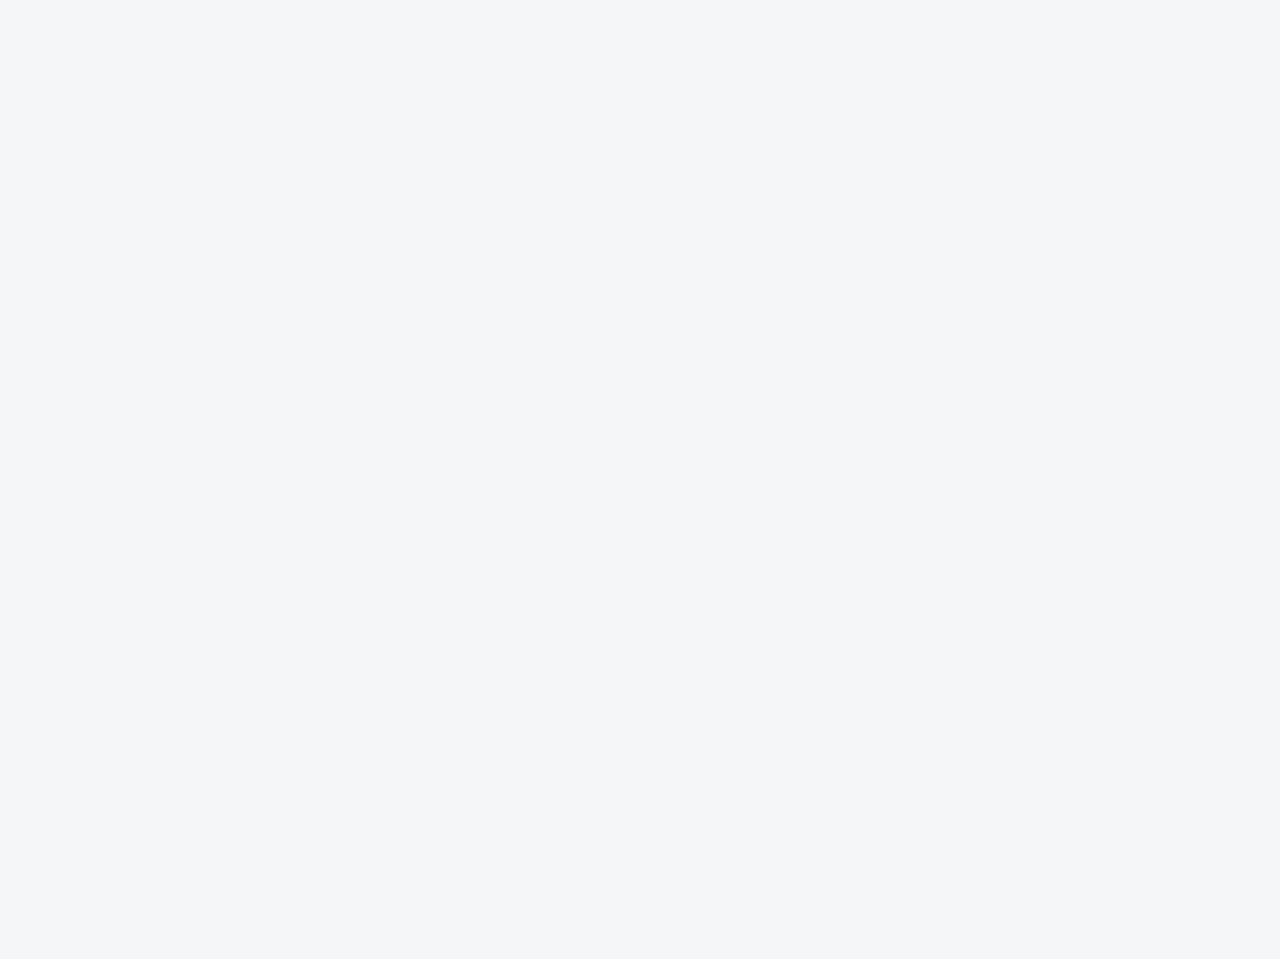
==== commit 1827eb51: "첫 화면 로고 · 그림 · 왼쪽 메뉴 틀(판 2026-11-13.6) Co-Authored-By: Claude Fable 5.2 <noreply@anthropic.com>" ====
--- a/index.html
+++ b/index.html
@@ -22,9 +22,9 @@
 <link rel="stylesheet" href="css/app.css">
 <!-- auth-kit: 로그인 전에는 도구 화면을 감춘다(js/auth.js 가 판정 뒤 푼다) -->
 <script>document.documentElement.classList.add('auth-lock')</script>
-<link rel="stylesheet" href="css/auth.css?v=2026-11-13.1">
-<link rel="stylesheet" href="css/board.css?v=2026-11-13.1">
-<link rel="stylesheet" href="css/kit-build.css?v=2026-11-13.1">
+<link rel="stylesheet" href="css/auth.css?v=2026-11-13.6">
+<link rel="stylesheet" href="css/board.css?v=2026-11-13.6">
+<link rel="stylesheet" href="css/kit-build.css?v=2026-11-13.6">
 <!-- /auth-kit -->
 </head>
 <body>
@@ -209,11 +209,11 @@
 <script src="js/gpr.js"></script>
 <script src="js/app.js"></script>
 <!-- auth-kit: 로그인 · 사용 신청 · 승인 · 게시판(키트 정본 data10-00/kit/auth, 적용 build-2611-00/tools/kit) -->
-<script src="vendor/supabase.js?v=2026-11-13.1"></script>
-<script src="js/auth-config.js?v=2026-11-13.1"></script>
-<script src="js/kit-build.js?v=2026-11-13.1"></script>
-<script src="js/board.js?v=2026-11-13.1"></script>
-<script src="js/auth.js?v=2026-11-13.1"></script>
+<script src="vendor/supabase.js?v=2026-11-13.6"></script>
+<script src="js/auth-config.js?v=2026-11-13.6"></script>
+<script src="js/kit-build.js?v=2026-11-13.6"></script>
+<script src="js/board.js?v=2026-11-13.6"></script>
+<script src="js/auth.js?v=2026-11-13.6"></script>
 <!-- /auth-kit -->
 </body>
 </html>
--- a/css/kit-build.css
+++ b/css/kit-build.css
@@ -1,8 +1,37 @@
-/* build-2611 과제용 — 로그인 키트를 여러 쪽짜리 정적 화면에 맞춘다(정본 build-2611-00/tools/kit/kit-build.css) */
+/* build-2611 과제용 — 로그인 키트를 여러 쪽짜리 정적 화면에 맞춘다(정본 build-2611-00/tools/kit/kit-build.css)
+   로그인 뒤 틀은 마산(data10) 과제와 같다: 왼쪽 메뉴(과제 메뉴 + 「도움 · 관리」) · 위쪽 계정 줄 · 본문. */
 [hidden]{display:none !important;}
-.kit-bar{display:none;}
-.kit-shell .kit-bar{display:flex; justify-content:flex-end; align-items:center; flex-wrap:wrap; gap:6px 10px; max-width:1320px; margin:0 auto; padding:6px 20px; min-height:0; font-size:13.5px; position:relative; z-index:5;}
-.kit-shell .kit-bar .auth-chip{margin-left:auto; flex-wrap:wrap; justify-content:flex-end; max-width:100%;}
+.kit-bar{display:flex; justify-content:flex-end; align-items:center; flex-wrap:wrap; gap:6px 10px; max-width:1320px; margin:0 auto; padding:8px 20px; min-height:0; font-size:13.5px; position:relative; z-index:5;}
+.kit-bar .auth-chip{margin-left:auto; flex-wrap:wrap; justify-content:flex-end; max-width:100%;}
 .kit-shell.kit-page-on header.hero{display:none;}
 #kitPage{max-width:1320px; margin:0 auto; padding:8px 20px 40px; min-width:0;}
-@media print{ .kit-bar{display:none !important;} }
+
+/* 과제 스타일이 태그 이름(nav · aside)에 건 규칙이 키트 화면으로 새지 않게 한다(09 · 10) */
+#authGate nav.hp-links,#kitPage nav.kp-toc{flex-direction:row; flex-wrap:wrap;}
+
+/* 왼쪽 메뉴 — 위쪽 메뉴(.topnav)의 이름표와 목록을 옮겨 온 것 */
+.kit-has-side nav.topnav{display:none;}
+.kit-has-side body{padding-top:0;}
+.kit-has-side .hero{margin-top:0;}
+.kit-side{background:linear-gradient(180deg,#12305c 0%,#0c2244 100%); color:#e8eef7; padding:12px 14px; display:flex; flex-wrap:wrap; align-items:center; gap:6px 14px;}
+.kit-side .topnav-brand{display:block; min-height:0; color:#fff; font-weight:800; font-size:15.5px; line-height:1.35; text-decoration:none; padding:4px 4px;}
+.kit-side .topnav-brand small{display:block; margin:2px 0 0; font-weight:400; font-size:11.5px; opacity:.7;}
+.kit-side #nav{list-style:none; margin:0; padding:0; display:flex; flex-direction:row; flex-wrap:wrap; gap:2px; overflow:visible; flex:1 1 auto; min-width:0;}
+.kit-side #nav li{margin:0; padding:0; min-width:0;}
+.kit-side #nav a{display:flex; align-items:center; justify-content:flex-start; text-align:left; min-height:38px; padding:0 12px; border:0; border-radius:10px; color:rgba(232,238,247,.82); text-decoration:none; font-size:14px; font-weight:600; white-space:nowrap;}
+.kit-side #nav a:hover{background:rgba(255,255,255,.07); color:#fff;}
+.kit-side #nav a.active,.kit-side #nav a[aria-current="page"]{background:rgba(64,126,201,.55); color:#fff; box-shadow:inset 3px 0 0 #ffb347;}
+.kit-shell.kit-page-on .kit-side #nav a.active,.kit-shell.kit-page-on .kit-side #nav a[aria-current="page"]{background:transparent; box-shadow:none; color:rgba(232,238,247,.82);}
+.kit-side .kit-nav{flex:1 1 100%; flex-direction:row; flex-wrap:wrap; align-items:center; margin-top:4px; padding-top:8px;}
+.kit-side .kit-nav-t{margin:0 6px 0 0; padding:0 4px;}
+@media (min-width:1000px){
+  .kit-has-side body{padding-left:248px;}
+  .kit-side{position:fixed; left:0; top:0; bottom:0; width:248px; z-index:40; overflow-y:auto; flex-direction:column; flex-wrap:nowrap; align-items:stretch; gap:0; padding:18px 12px 16px;}
+  .kit-side .topnav-brand{padding:4px 12px 14px; margin-bottom:10px; border-bottom:1px solid rgba(255,255,255,.1);}
+  .kit-side #nav{flex-direction:column; flex-wrap:nowrap; flex:0 0 auto; align-items:stretch;}
+  .kit-side #nav a{min-height:42px; font-size:14.5px; white-space:normal;}
+  .kit-side .kit-nav{flex:0 0 auto; flex-direction:column; flex-wrap:nowrap; align-items:stretch; margin-top:14px; padding-top:12px;}
+  .kit-side .kit-nav-t{margin:0 0 4px; padding:0 12px;}
+  .kit-has-side section,.kit-has-side [id]{scroll-margin-top:16px;}
+}
+@media print{ .kit-bar,.kit-side{display:none !important;} .kit-has-side body{padding-left:0;} }
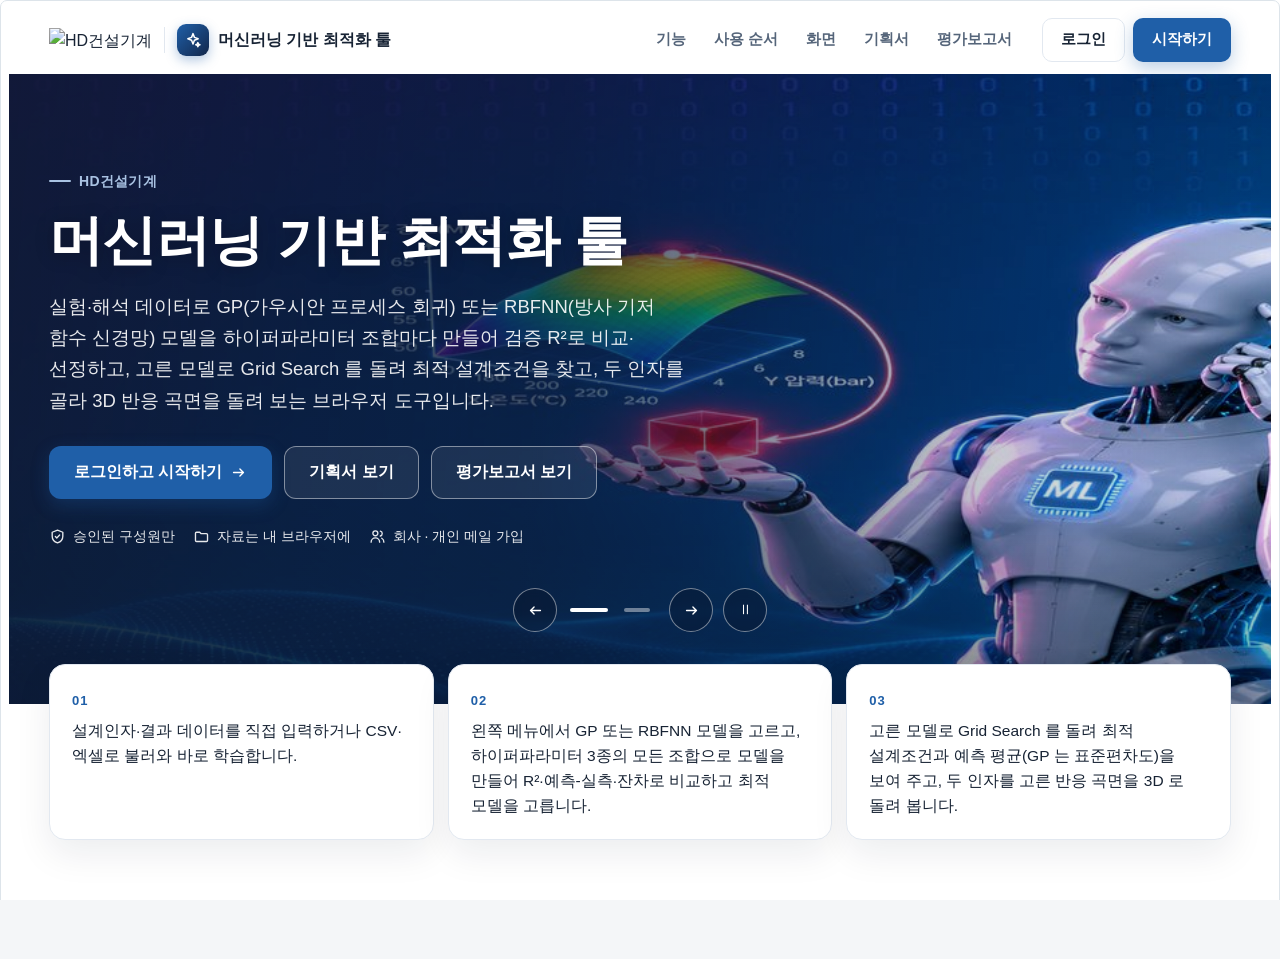
==== commit 5e2343ae: "첫 화면에 평가보고서 보기 · report.html Co-Authored-By: Claude Fable 5.2 <noreply@anthropic.com>" ====
--- a/index.html
+++ b/index.html
@@ -22,9 +22,9 @@
 <link rel="stylesheet" href="css/app.css">
 <!-- auth-kit: 로그인 전에는 도구 화면을 감춘다(js/auth.js 가 판정 뒤 푼다) -->
 <script>document.documentElement.classList.add('auth-lock')</script>
-<link rel="stylesheet" href="css/auth.css?v=2026-11-13.6">
-<link rel="stylesheet" href="css/board.css?v=2026-11-13.6">
-<link rel="stylesheet" href="css/kit-build.css?v=2026-11-13.6">
+<link rel="stylesheet" href="css/auth.css?v=2026-11-13.8">
+<link rel="stylesheet" href="css/board.css?v=2026-11-13.8">
+<link rel="stylesheet" href="css/kit-build.css?v=2026-11-13.8">
 <!-- /auth-kit -->
 </head>
 <body>
@@ -209,11 +209,11 @@
 <script src="js/gpr.js"></script>
 <script src="js/app.js"></script>
 <!-- auth-kit: 로그인 · 사용 신청 · 승인 · 게시판(키트 정본 data10-00/kit/auth, 적용 build-2611-00/tools/kit) -->
-<script src="vendor/supabase.js?v=2026-11-13.6"></script>
-<script src="js/auth-config.js?v=2026-11-13.6"></script>
-<script src="js/kit-build.js?v=2026-11-13.6"></script>
-<script src="js/board.js?v=2026-11-13.6"></script>
-<script src="js/auth.js?v=2026-11-13.6"></script>
+<script src="vendor/supabase.js?v=2026-11-13.8"></script>
+<script src="js/auth-config.js?v=2026-11-13.8"></script>
+<script src="js/kit-build.js?v=2026-11-13.8"></script>
+<script src="js/board.js?v=2026-11-13.8"></script>
+<script src="js/auth.js?v=2026-11-13.8"></script>
 <!-- /auth-kit -->
 </body>
 </html>
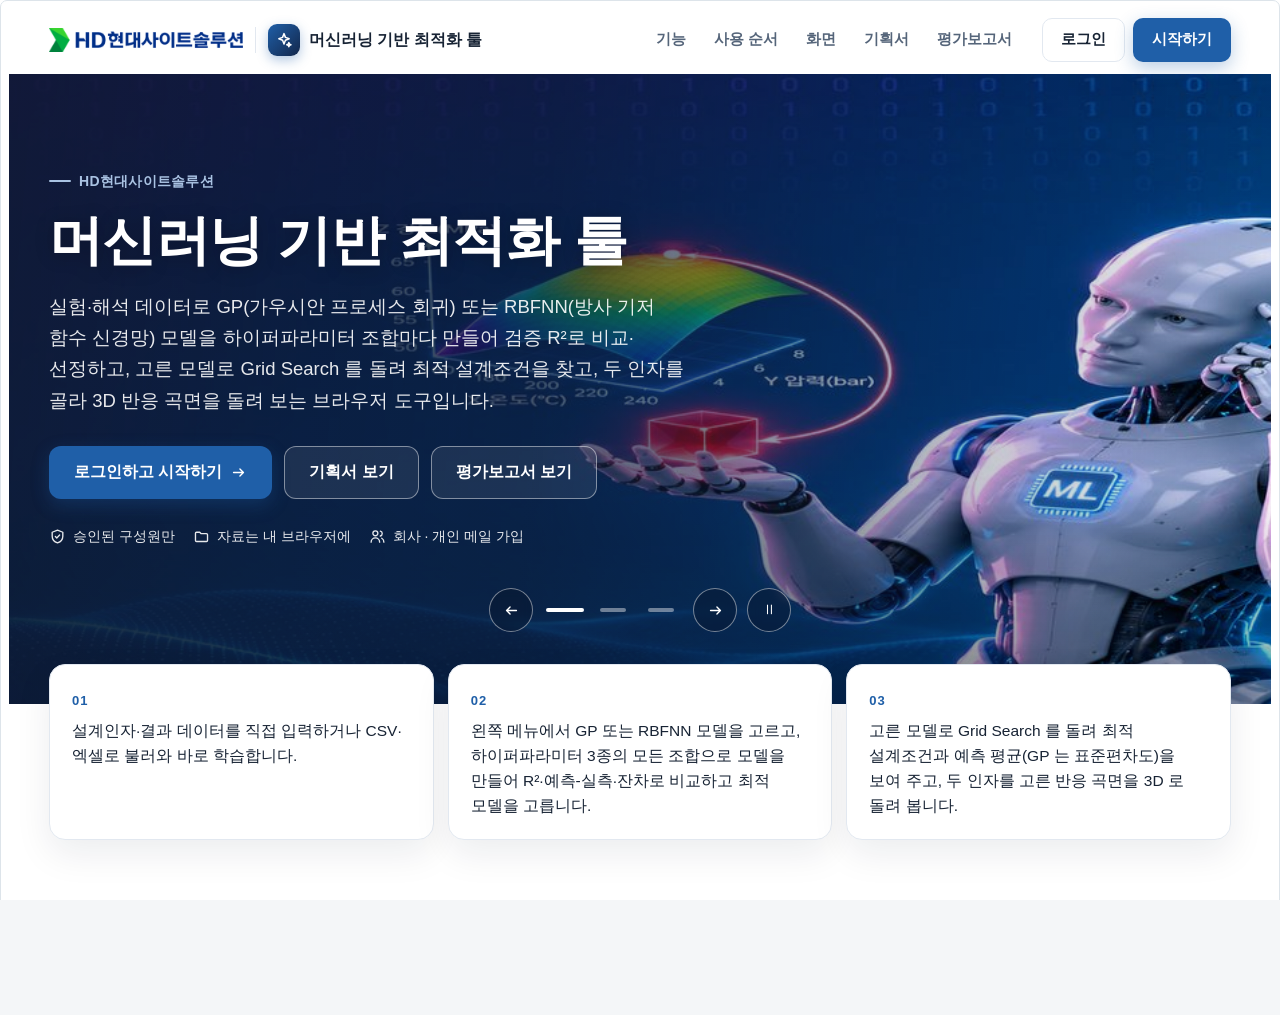
==== commit 63d7af62: "패들릿 접수 반영 · 판 2026-11-13.9 Co-Authored-By: Claude Fable 5.2 <noreply@anthropic.com>" ====
--- a/index.html
+++ b/index.html
@@ -22,9 +22,9 @@
 <link rel="stylesheet" href="css/app.css">
 <!-- auth-kit: 로그인 전에는 도구 화면을 감춘다(js/auth.js 가 판정 뒤 푼다) -->
 <script>document.documentElement.classList.add('auth-lock')</script>
-<link rel="stylesheet" href="css/auth.css?v=2026-11-13.8">
-<link rel="stylesheet" href="css/board.css?v=2026-11-13.8">
-<link rel="stylesheet" href="css/kit-build.css?v=2026-11-13.8">
+<link rel="stylesheet" href="css/auth.css?v=2026-11-13.9">
+<link rel="stylesheet" href="css/board.css?v=2026-11-13.9">
+<link rel="stylesheet" href="css/kit-build.css?v=2026-11-13.9">
 <!-- /auth-kit -->
 </head>
 <body>
@@ -209,11 +209,11 @@
 <script src="js/gpr.js"></script>
 <script src="js/app.js"></script>
 <!-- auth-kit: 로그인 · 사용 신청 · 승인 · 게시판(키트 정본 data10-00/kit/auth, 적용 build-2611-00/tools/kit) -->
-<script src="vendor/supabase.js?v=2026-11-13.8"></script>
-<script src="js/auth-config.js?v=2026-11-13.8"></script>
-<script src="js/kit-build.js?v=2026-11-13.8"></script>
-<script src="js/board.js?v=2026-11-13.8"></script>
-<script src="js/auth.js?v=2026-11-13.8"></script>
+<script src="vendor/supabase.js?v=2026-11-13.9"></script>
+<script src="js/auth-config.js?v=2026-11-13.9"></script>
+<script src="js/kit-build.js?v=2026-11-13.9"></script>
+<script src="js/board.js?v=2026-11-13.9"></script>
+<script src="js/auth.js?v=2026-11-13.9"></script>
 <!-- /auth-kit -->
 </body>
 </html>
--- a/css/kit-build.css
+++ b/css/kit-build.css
@@ -35,3 +35,7 @@
   .kit-has-side section,.kit-has-side [id]{scroll-margin-top:16px;}
 }
 @media print{ .kit-bar,.kit-side{display:none !important;} .kit-has-side body{padding-left:0;} }
+
+/* 왼쪽 메뉴를 쓰지 않는 과제(landing.kitSide: false) — 고정된 위쪽 메뉴 아래에 계정 줄을 둔다 */
+.kit-no-side .kit-bar{margin-top:56px;} .kit-no-side .hero{margin-top:0;}
+@media (max-width:860px){ .kit-no-side .kit-bar{margin-top:52px;} }
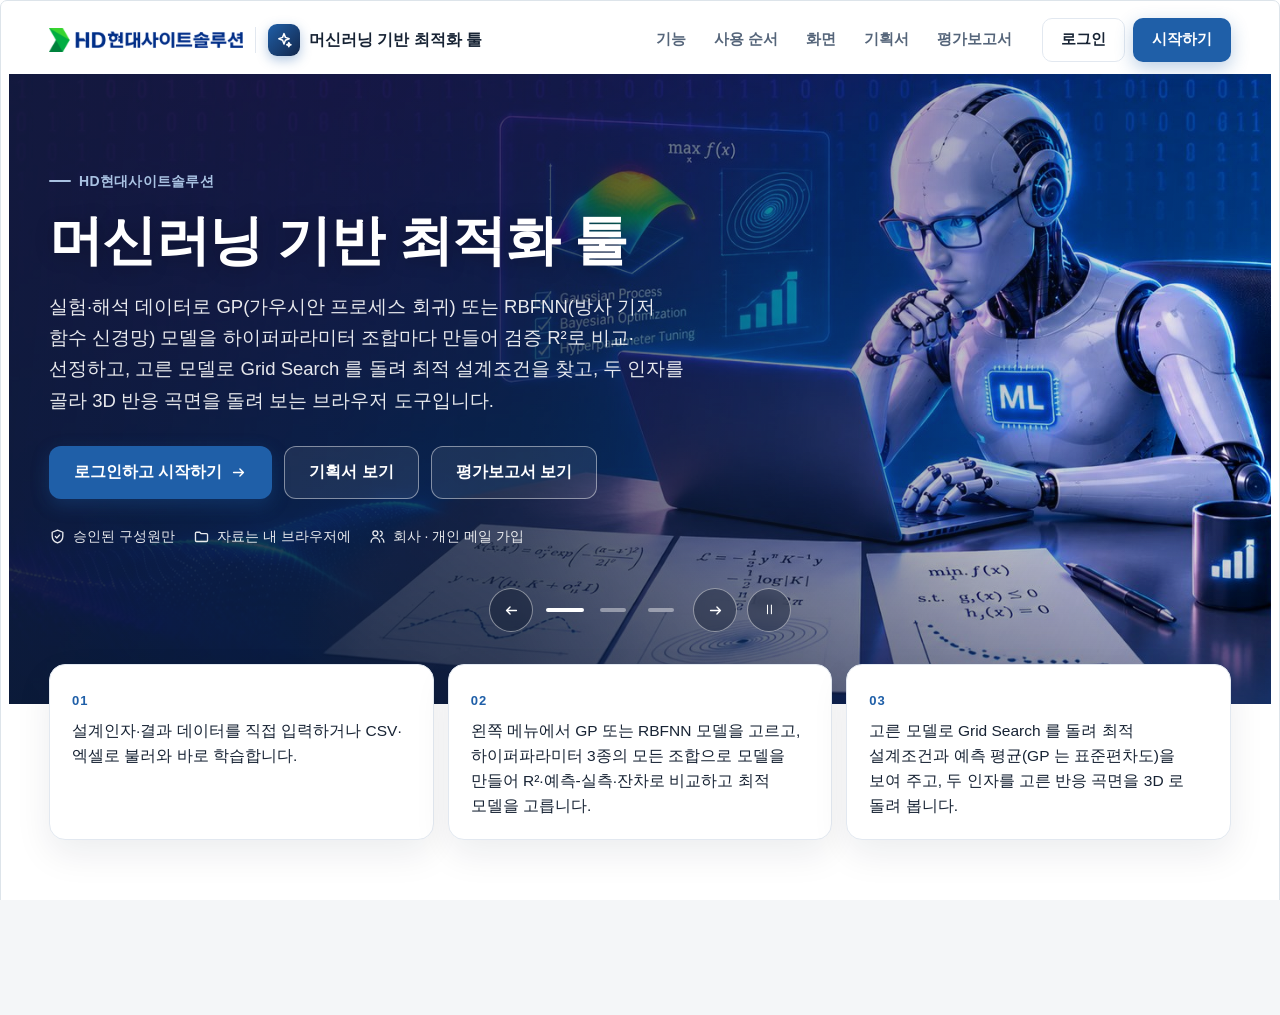
==== commit c113564d: "패들릿 접수 반영 · 판 2026-11-13.10 Co-Authored-By: Claude Fable 5.2 <noreply@anthropic.com>" ====
--- a/index.html
+++ b/index.html
@@ -22,9 +22,9 @@
 <link rel="stylesheet" href="css/app.css">
 <!-- auth-kit: 로그인 전에는 도구 화면을 감춘다(js/auth.js 가 판정 뒤 푼다) -->
 <script>document.documentElement.classList.add('auth-lock')</script>
-<link rel="stylesheet" href="css/auth.css?v=2026-11-13.9">
-<link rel="stylesheet" href="css/board.css?v=2026-11-13.9">
-<link rel="stylesheet" href="css/kit-build.css?v=2026-11-13.9">
+<link rel="stylesheet" href="css/auth.css?v=2026-11-13.10">
+<link rel="stylesheet" href="css/board.css?v=2026-11-13.10">
+<link rel="stylesheet" href="css/kit-build.css?v=2026-11-13.10">
 <!-- /auth-kit -->
 </head>
 <body>
@@ -209,11 +209,11 @@
 <script src="js/gpr.js"></script>
 <script src="js/app.js"></script>
 <!-- auth-kit: 로그인 · 사용 신청 · 승인 · 게시판(키트 정본 data10-00/kit/auth, 적용 build-2611-00/tools/kit) -->
-<script src="vendor/supabase.js?v=2026-11-13.9"></script>
-<script src="js/auth-config.js?v=2026-11-13.9"></script>
-<script src="js/kit-build.js?v=2026-11-13.9"></script>
-<script src="js/board.js?v=2026-11-13.9"></script>
-<script src="js/auth.js?v=2026-11-13.9"></script>
+<script src="vendor/supabase.js?v=2026-11-13.10"></script>
+<script src="js/auth-config.js?v=2026-11-13.10"></script>
+<script src="js/kit-build.js?v=2026-11-13.10"></script>
+<script src="js/board.js?v=2026-11-13.10"></script>
+<script src="js/auth.js?v=2026-11-13.10"></script>
 <!-- /auth-kit -->
 </body>
 </html>
